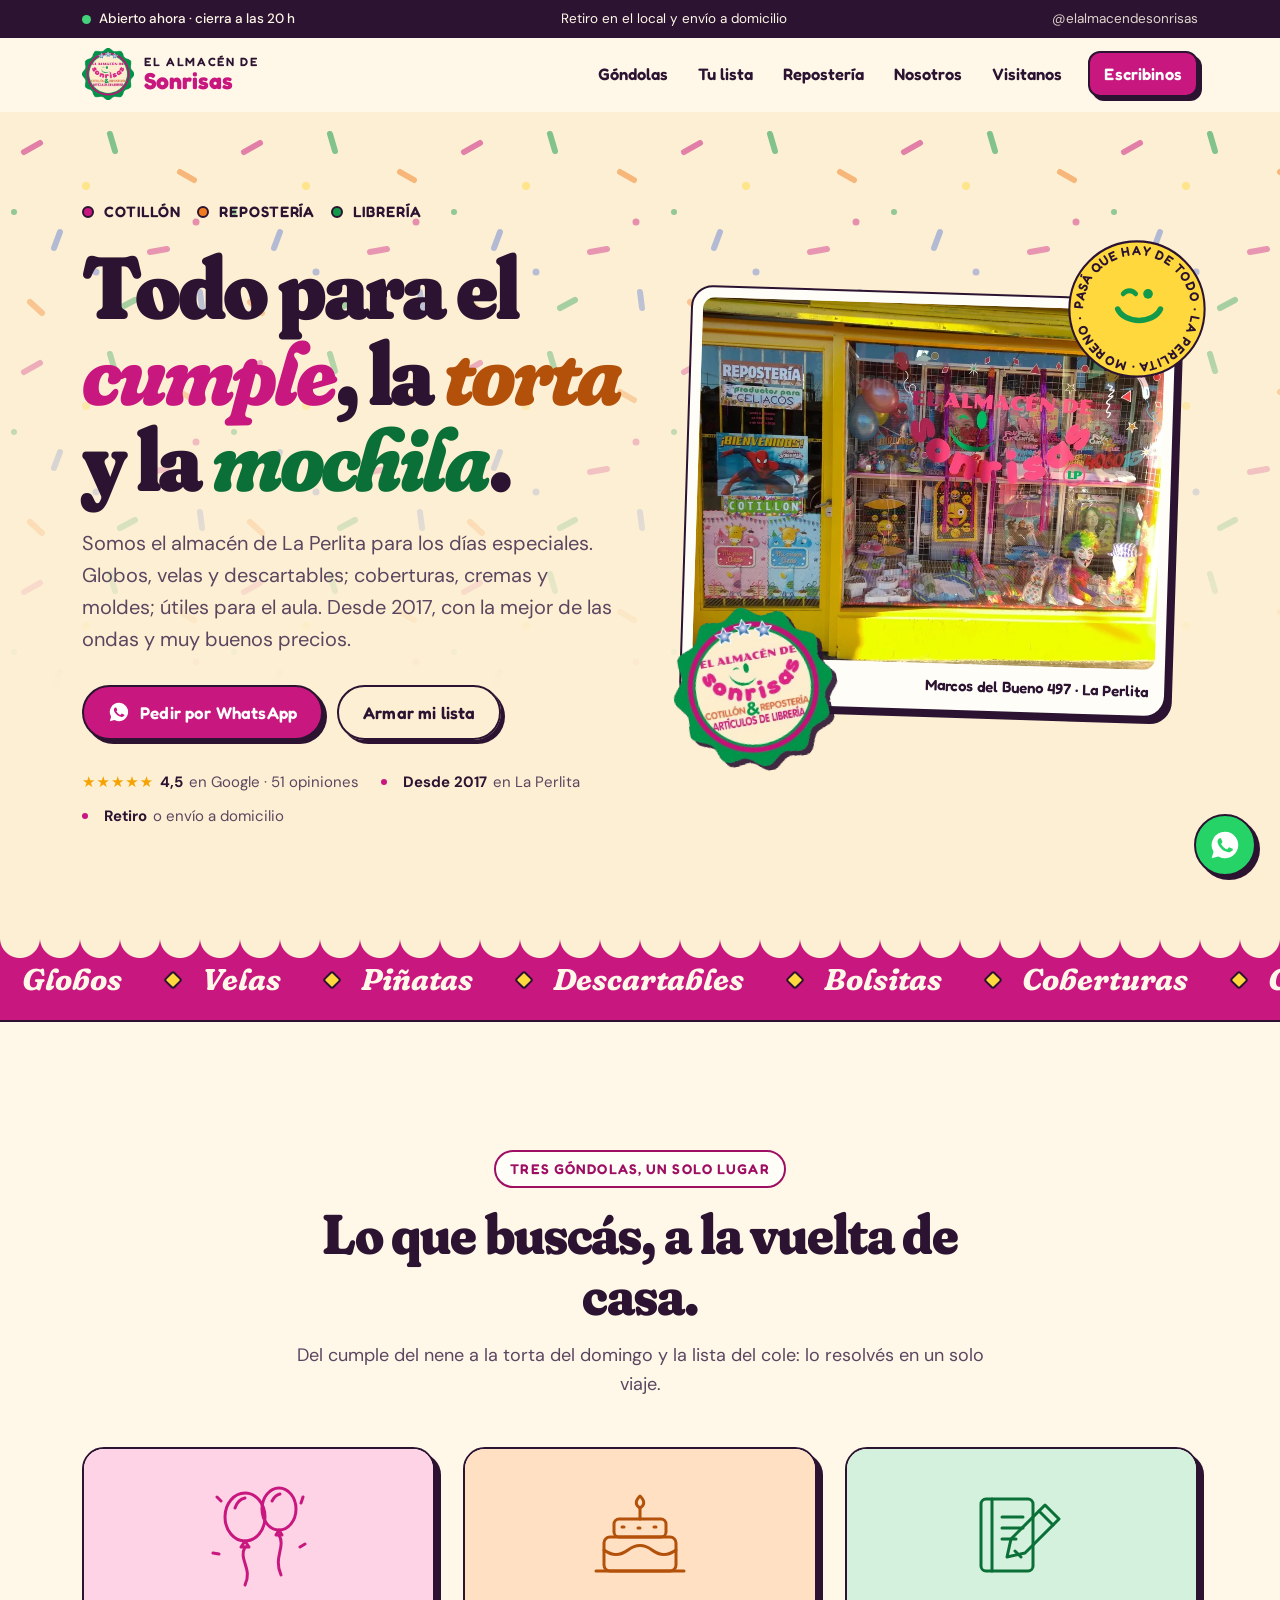
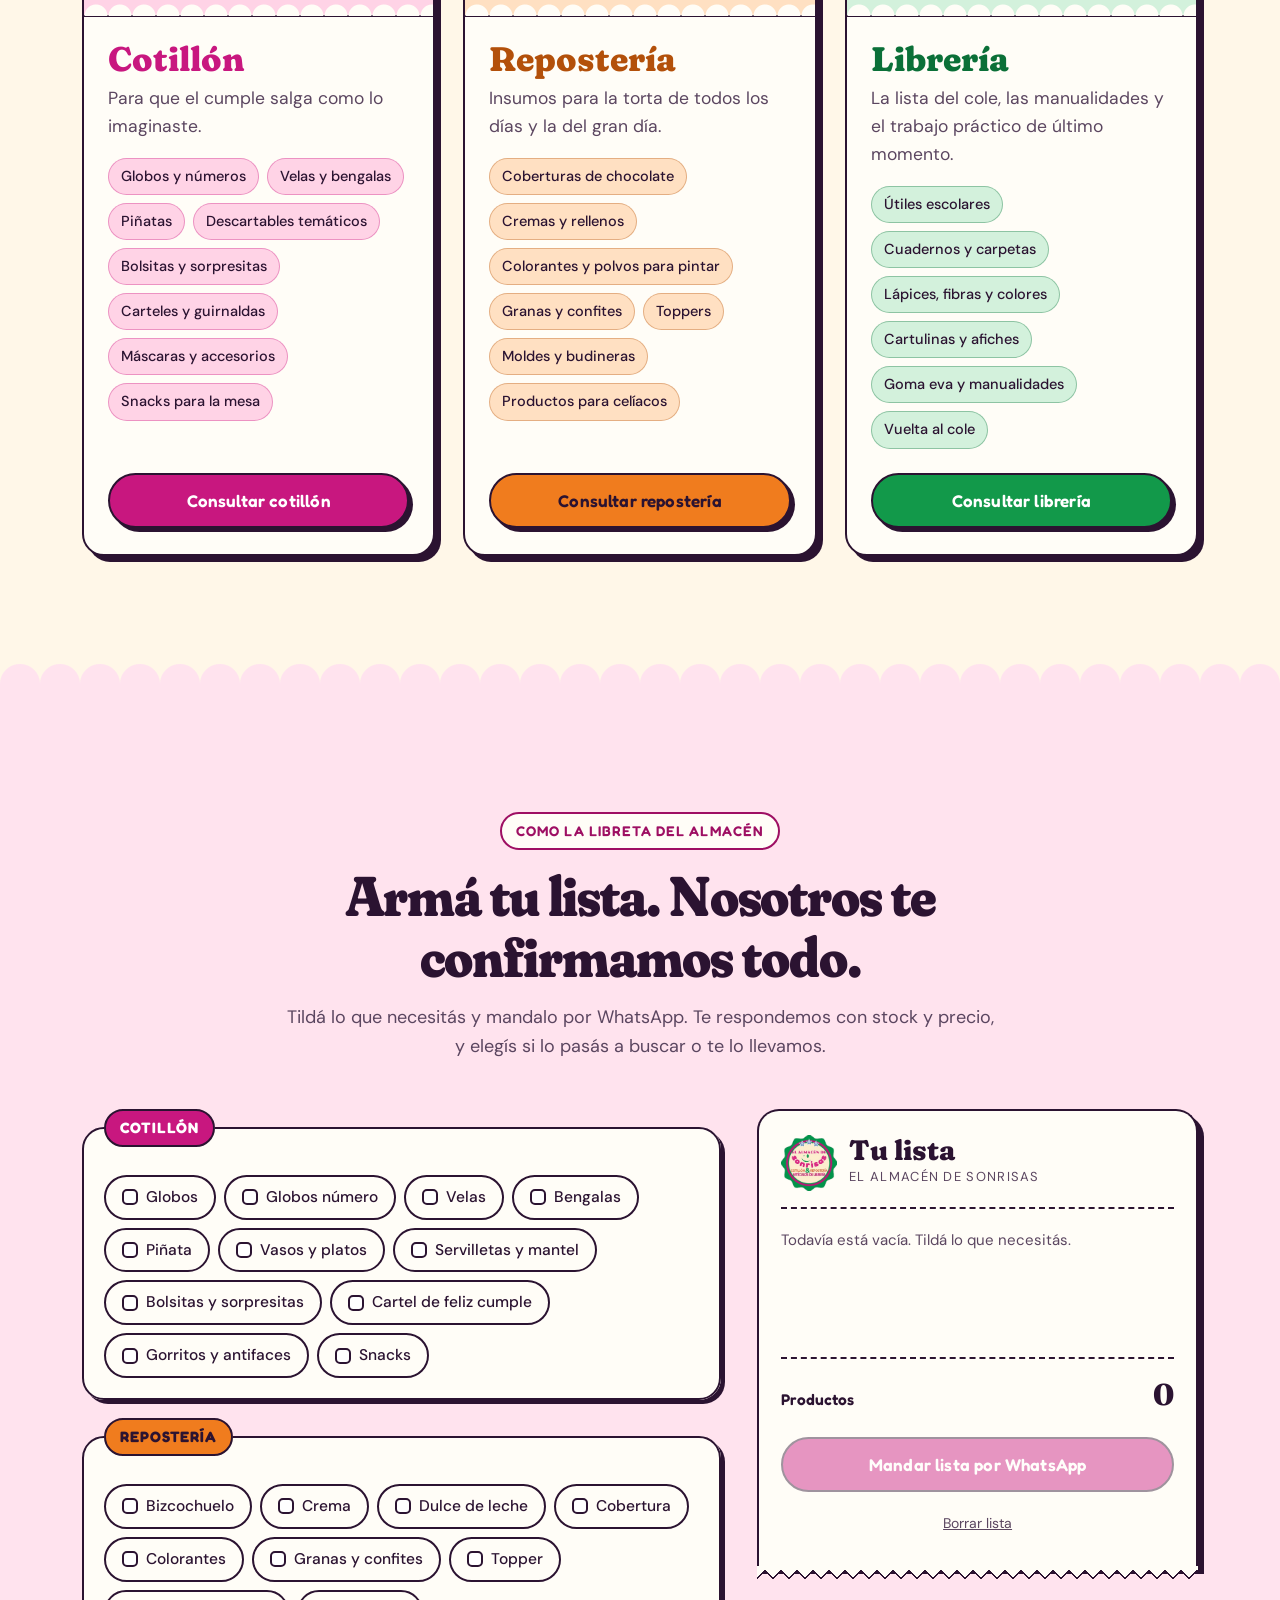
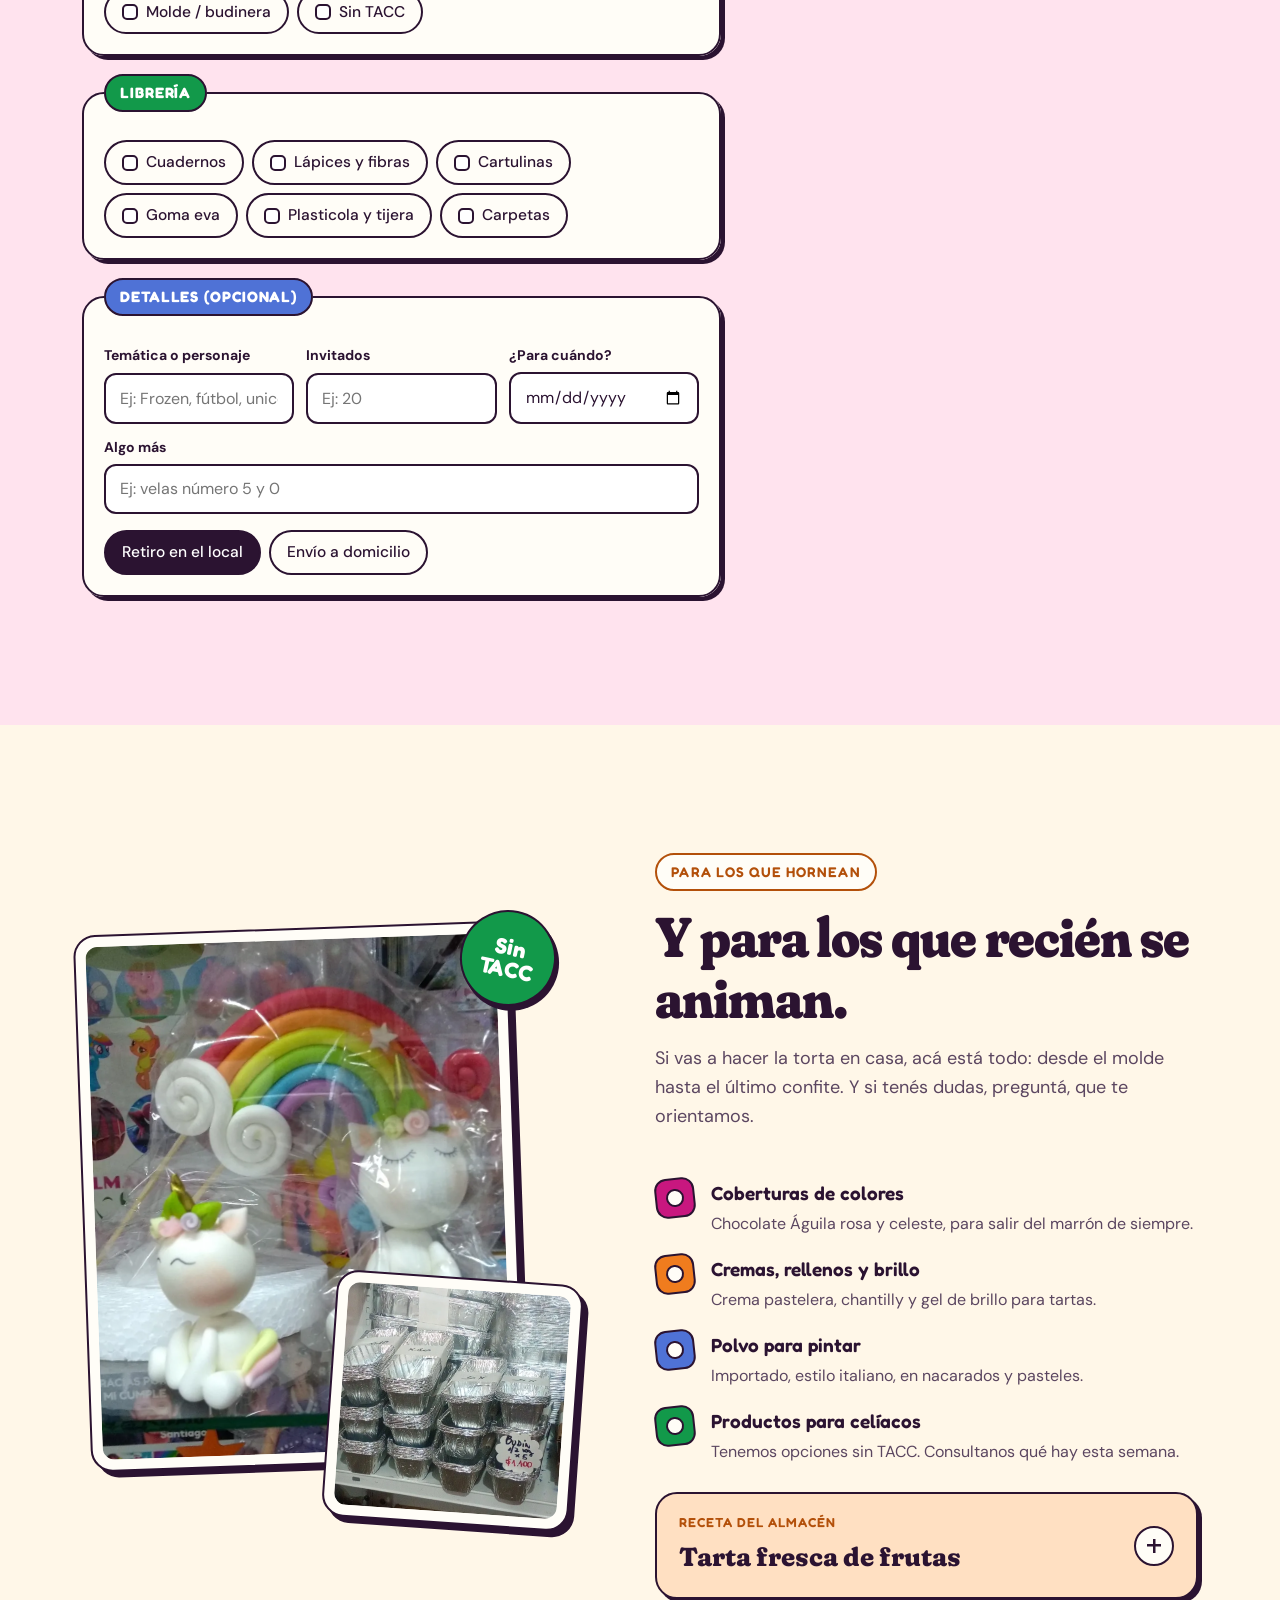
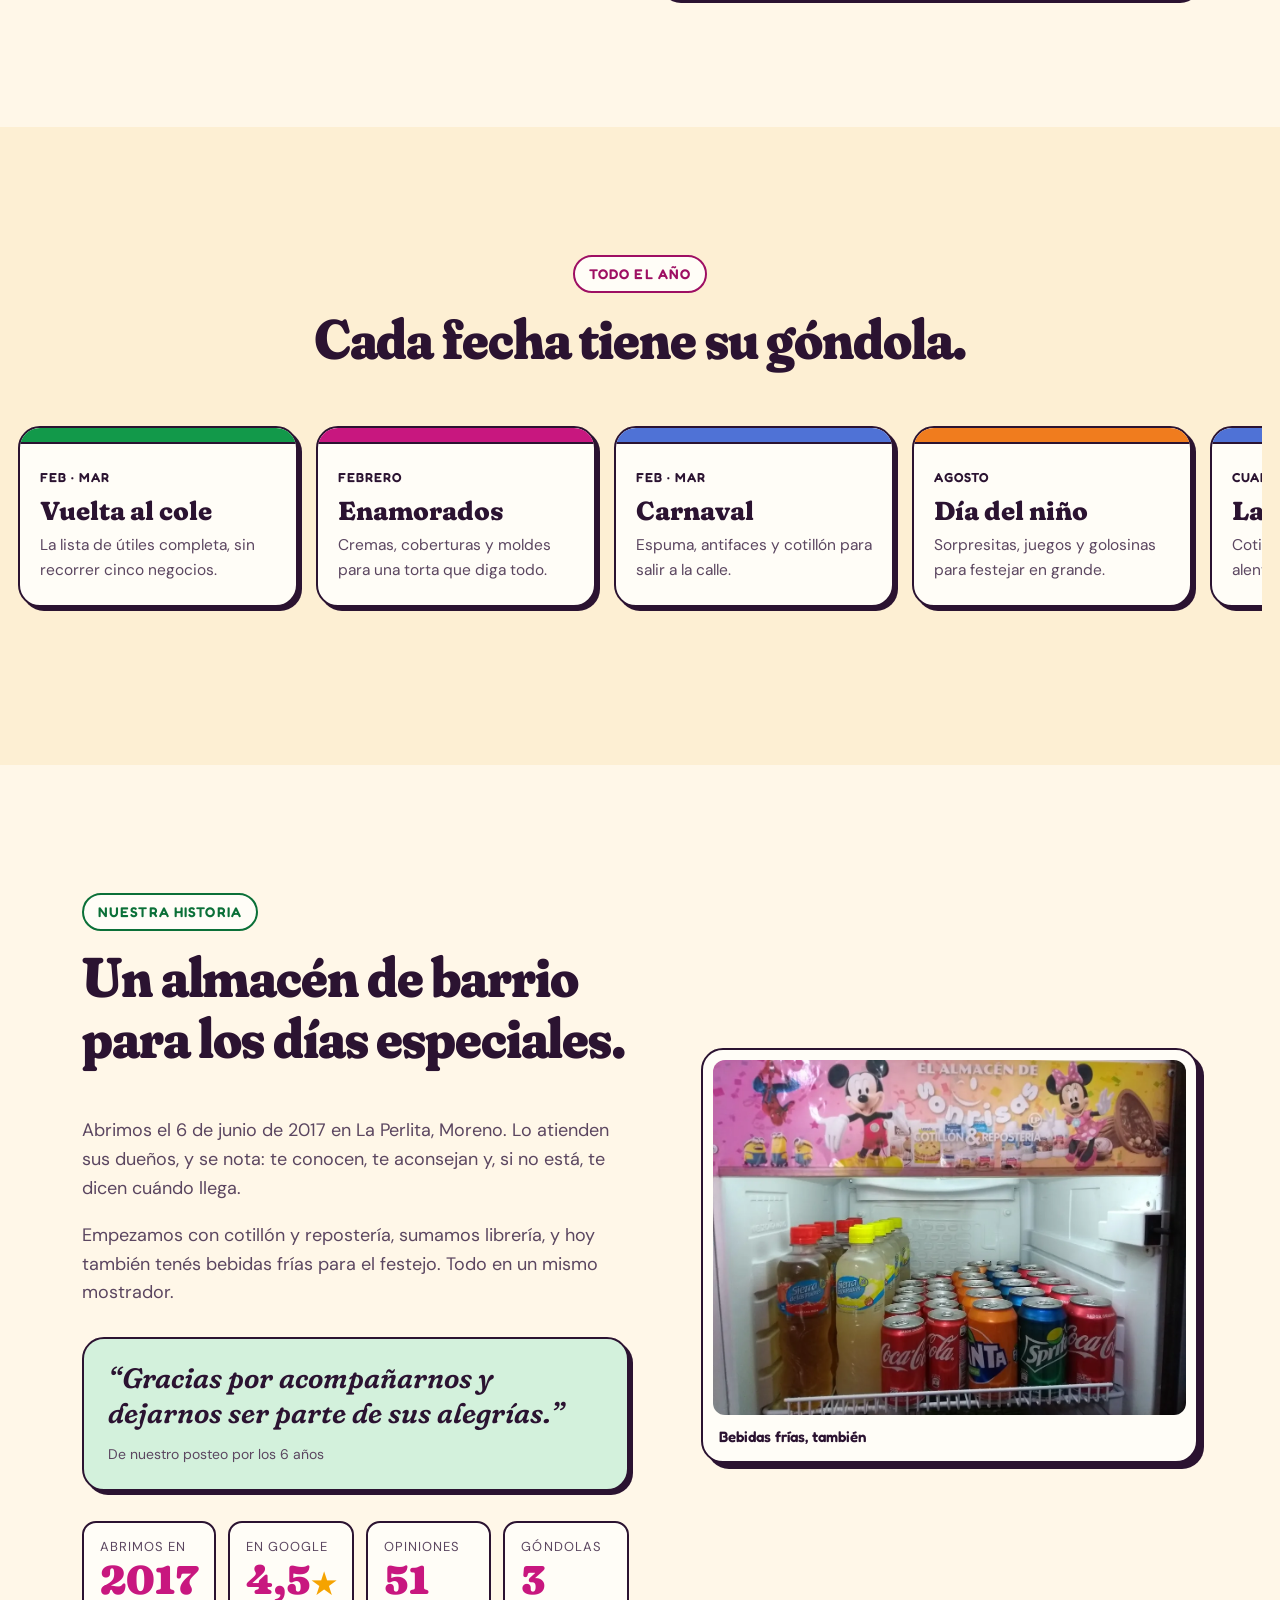
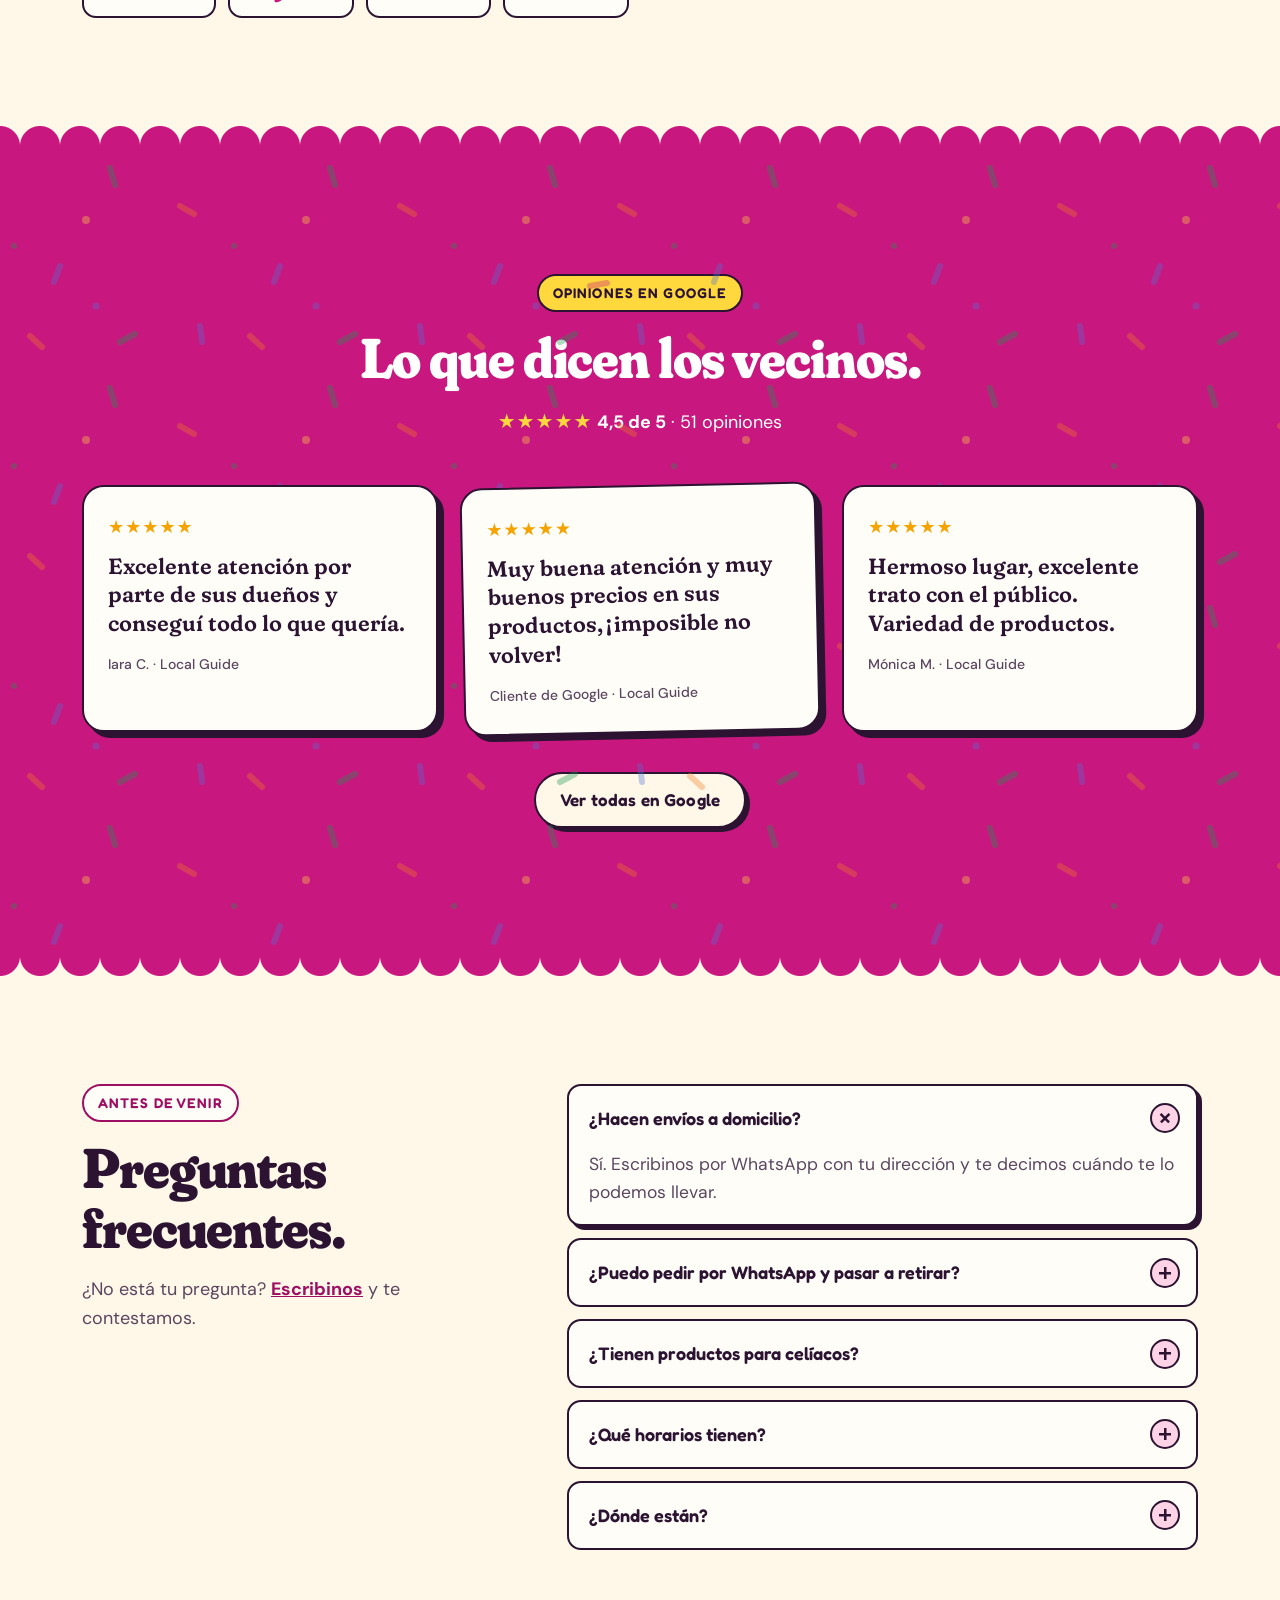
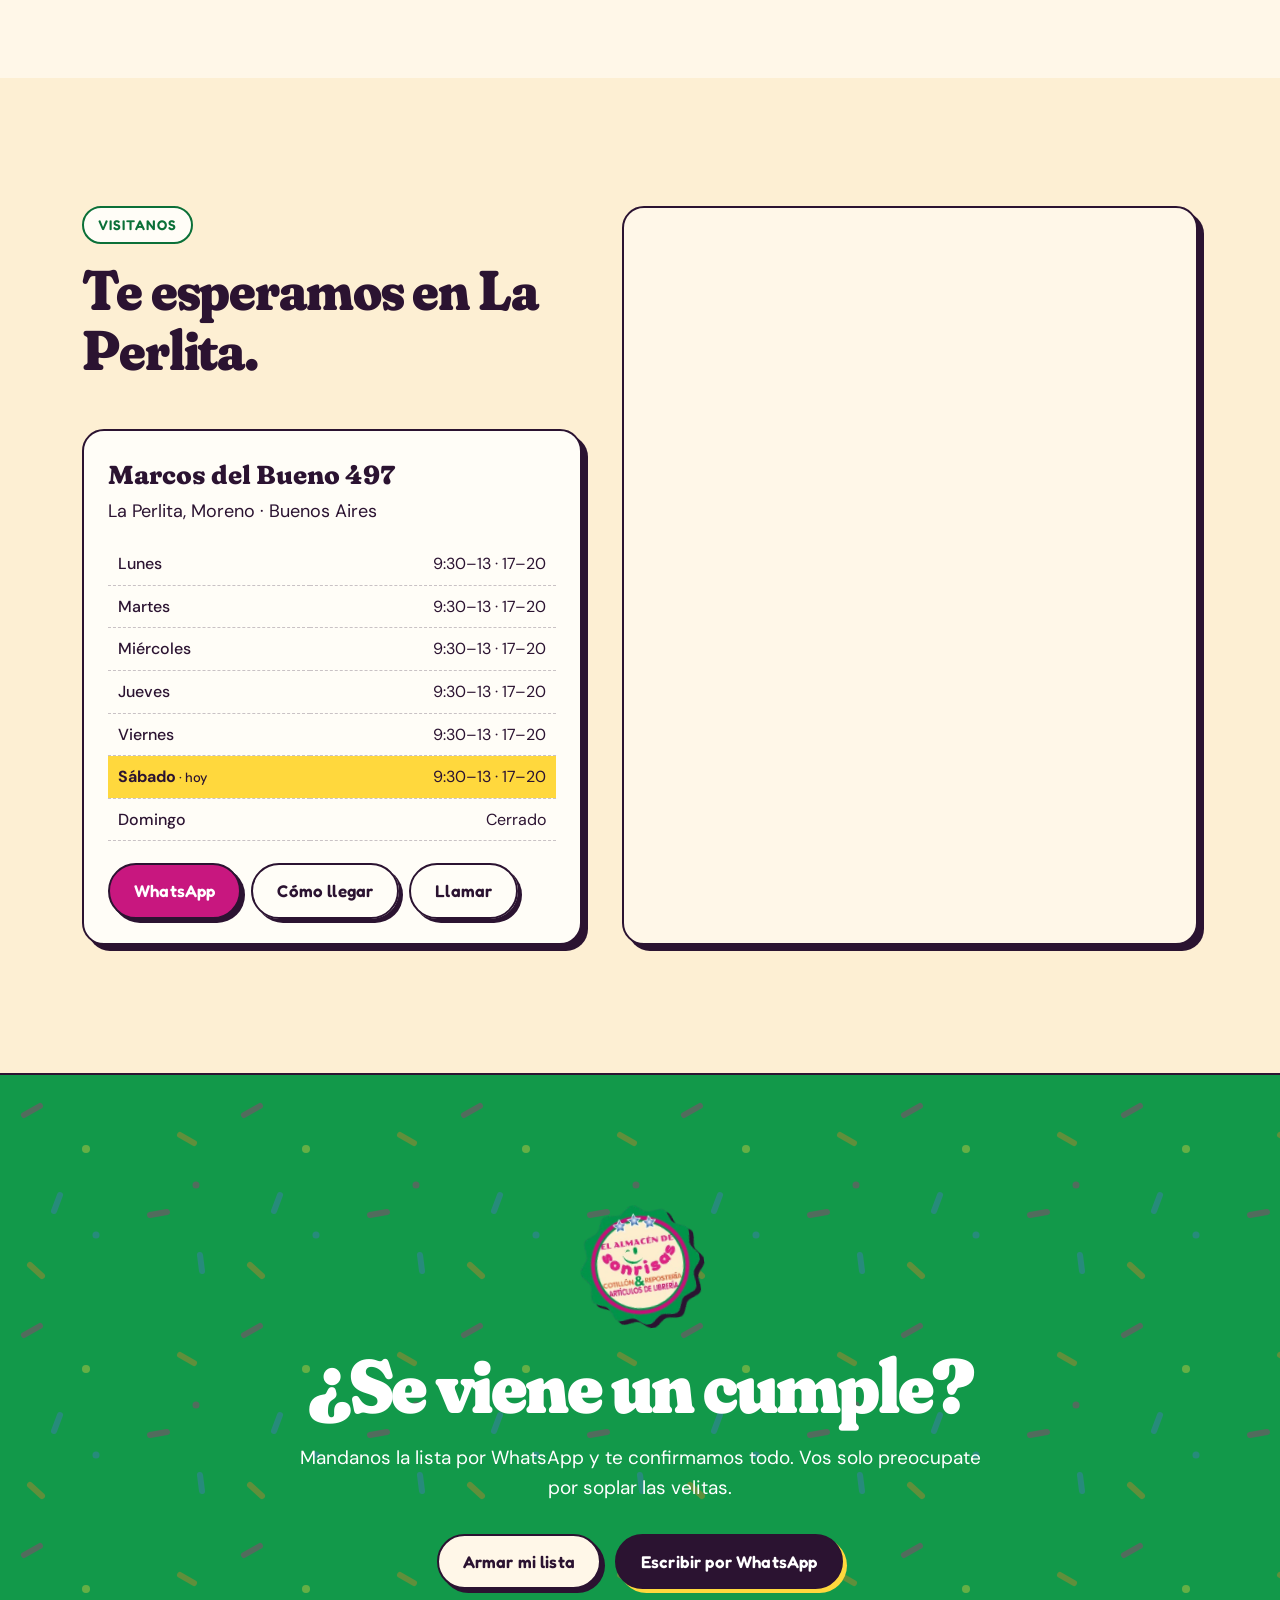
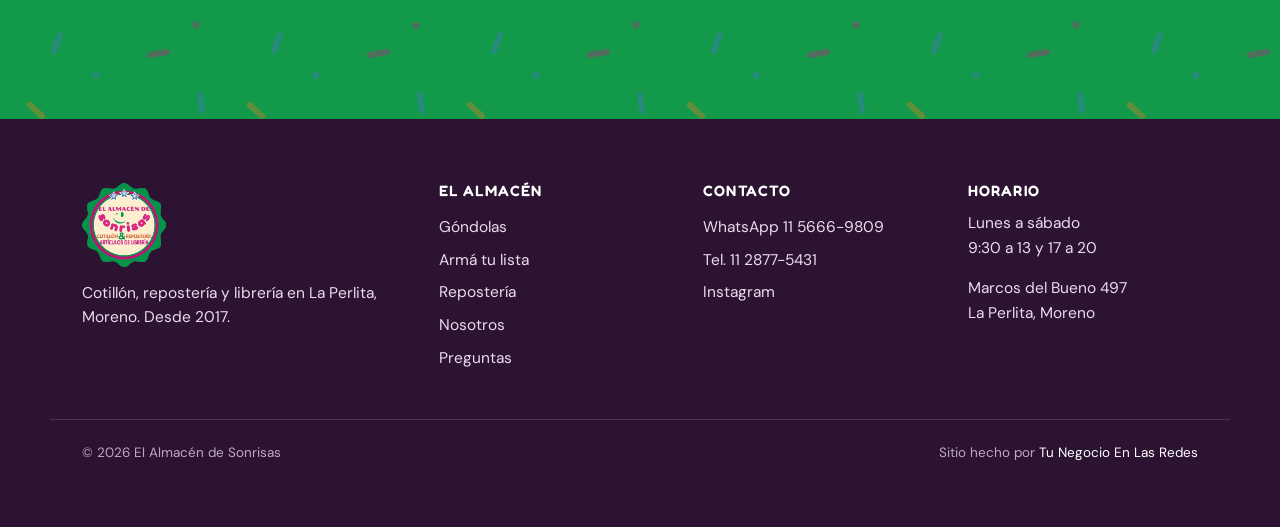
==== index.html @ d92a8fd9 "Landing El Almacén de Sonrisas: cotillón, repostería y librería en La Perlita Sitio one-page vanilla" ====
<!DOCTYPE html>
<html lang="es-AR">
<head>
<meta charset="utf-8">
<meta name="viewport" content="width=device-width, initial-scale=1">
<title>El Almacén de Sonrisas | Cotillón, Repostería y Librería en La Perlita, Moreno</title>
<meta name="description" content="Cotillón, repostería y librería en La Perlita, Moreno. Globos, velas, descartables, insumos para tortas, productos para celíacos y útiles escolares. Armá tu lista por WhatsApp: retirás o te lo llevamos.">
<link rel="canonical" href="https://elalmacendesonrisas.vercel.app/">
<meta name="theme-color" content="#c8177f">
<meta name="robots" content="index, follow">

<meta property="og:type" content="website">
<meta property="og:locale" content="es_AR">
<meta property="og:site_name" content="El Almacén de Sonrisas">
<meta property="og:title" content="El Almacén de Sonrisas · Cotillón, repostería y librería en Moreno">
<meta property="og:description" content="Todo para el cumple, la torta y la mochila. En La Perlita desde 2017. Armá tu lista y mandala por WhatsApp.">
<meta property="og:url" content="https://elalmacendesonrisas.vercel.app/">
<meta property="og:image" content="https://elalmacendesonrisas.vercel.app/assets/img/og.jpg">
<meta property="og:image:width" content="1200">
<meta property="og:image:height" content="630">
<meta property="og:image:alt" content="El Almacén de Sonrisas, cotillón, repostería y librería en La Perlita, Moreno">
<meta name="twitter:card" content="summary_large_image">

<link rel="icon" href="favicon.ico" sizes="any">
<link rel="icon" type="image/png" sizes="32x32" href="assets/favicon/favicon-32.png">
<link rel="apple-touch-icon" href="assets/favicon/apple-touch-icon.png">
<link rel="manifest" href="site.webmanifest">

<link rel="preconnect" href="https://fonts.googleapis.com">
<link rel="preconnect" href="https://fonts.gstatic.com" crossorigin>
<link rel="stylesheet" href="https://fonts.googleapis.com/css2?family=DM+Sans:opsz,wght@9..40,400;9..40,500;9..40,700&family=Fraunces:ital,opsz,wght,SOFT@0,9..144,500..900,100;1,9..144,500..900,100&family=Fredoka:wght@500;600;700&display=swap">
<link rel="preload" as="image" href="assets/img/fachada-900.webp" imagesrcset="assets/img/fachada-900.webp 900w, assets/img/fachada-1600.webp 1600w" imagesizes="(min-width: 960px) 46vw, 92vw">
<link rel="stylesheet" href="css/styles.css">

<script type="application/ld+json">
{
  "@context": "https://schema.org",
  "@type": "Store",
  "@id": "https://elalmacendesonrisas.vercel.app/#negocio",
  "name": "El Almacén de Sonrisas",
  "alternateName": "El Almacén de Sonrisas - Cotillón, Repostería y Librería",
  "description": "Cotillón, repostería y librería en La Perlita, Moreno. Artículos de fiesta, insumos de repostería, productos para celíacos y útiles escolares.",
  "url": "https://elalmacendesonrisas.vercel.app/",
  "logo": "https://elalmacendesonrisas.vercel.app/assets/img/logo.png",
  "image": "https://elalmacendesonrisas.vercel.app/assets/img/fachada-1600.webp",
  "telephone": "+54 11 2877-5431",
  "priceRange": "$",
  "foundingDate": "2017-06-06",
  "address": {
    "@type": "PostalAddress",
    "streetAddress": "Marcos del Bueno 497",
    "addressLocality": "Moreno",
    "addressRegion": "Provincia de Buenos Aires",
    "postalCode": "B1744",
    "addressCountry": "AR"
  },
  "geo": { "@type": "GeoCoordinates", "latitude": -34.6274989, "longitude": -58.7851567 },
  "hasMap": "https://maps.google.com/?cid=9104477383480849601",
  "openingHoursSpecification": [
    { "@type": "OpeningHoursSpecification", "dayOfWeek": ["Monday","Tuesday","Wednesday","Thursday","Friday","Saturday"], "opens": "09:30", "closes": "13:00" },
    { "@type": "OpeningHoursSpecification", "dayOfWeek": ["Monday","Tuesday","Wednesday","Thursday","Friday","Saturday"], "opens": "17:00", "closes": "20:00" }
  ],
  "sameAs": ["https://www.instagram.com/elalmacendesonrisas/"]
}
</script>
<script type="application/ld+json">
{
  "@context": "https://schema.org",
  "@type": "FAQPage",
  "mainEntity": [
    { "@type": "Question", "name": "¿Hacen envíos a domicilio?", "acceptedAnswer": { "@type": "Answer", "text": "Sí. Escribinos por WhatsApp con tu dirección y te decimos cuándo te lo podemos llevar." } },
    { "@type": "Question", "name": "¿Puedo pedir por WhatsApp y pasar a retirar?", "acceptedAnswer": { "@type": "Answer", "text": "Sí. Armá tu lista, te confirmamos stock y precio, y la pasás a buscar por el local." } },
    { "@type": "Question", "name": "¿Tienen productos para celíacos?", "acceptedAnswer": { "@type": "Answer", "text": "Sí, en repostería tenemos productos para celíacos. Consultanos qué hay disponible." } },
    { "@type": "Question", "name": "¿Qué horarios tienen?", "acceptedAnswer": { "@type": "Answer", "text": "Lunes a sábado de 9:30 a 13 y de 17 a 20. Domingos cerrado." } },
    { "@type": "Question", "name": "¿Dónde están?", "acceptedAnswer": { "@type": "Answer", "text": "En Marcos del Bueno 497, barrio La Perlita, Moreno, provincia de Buenos Aires." } }
  ]
}
</script>
</head>
<body>
<a class="skip" href="#contenido">Saltar al contenido</a>

<!-- ============ BARRA SUPERIOR ============ -->
<div class="topbar">
  <div class="wrap topbar__in">
    <span class="status" data-status><span class="status__dot"></span><span data-status-text>Lunes a sábado 9:30–13 y 17–20</span></span>
    <span class="topbar__msg">Retiro en el local y envío a domicilio</span>
    <a class="topbar__ig" href="https://www.instagram.com/elalmacendesonrisas/" target="_blank" rel="noopener">@elalmacendesonrisas</a>
  </div>
</div>

<!-- ============ HEADER ============ -->
<header class="header" data-header>
  <div class="wrap header__in">
    <a class="brand" href="#inicio" aria-label="El Almacén de Sonrisas, ir al inicio">
      <img src="assets/img/logo.webp" width="52" height="52" alt="">
      <span class="brand__txt"><small>El Almacén de</small>Sonrisas</span>
    </a>
    <nav class="nav" id="menu" aria-label="Principal">
      <a href="#gondolas">Góndolas</a>
      <a href="#lista">Tu lista</a>
      <a href="#reposteria">Repostería</a>
      <a href="#nosotros">Nosotros</a>
      <a href="#visitanos">Visitanos</a>
      <a class="btn btn--mag btn--sm nav__cta" href="#" data-wa="¡Hola! Les escribo desde la web.">Escribinos</a>
    </nav>
    <button class="burger" type="button" aria-controls="menu" aria-expanded="false" aria-label="Abrir menú" data-burger><span></span><span></span></button>
  </div>
</header>

<main id="contenido">

<!-- ============ HERO ============ -->
<section class="hero" id="inicio">
  <div class="sprinkles" aria-hidden="true"></div>
  <div class="wrap hero__grid">
    <div class="hero__copy">
      <p class="eyebrow"><span class="dot dot--mag"></span>Cotillón <span class="dot dot--nar"></span>Repostería <span class="dot dot--ver"></span>Librería</p>
      <h1>Todo para el <em class="t-mag">cumple</em>, la <em class="t-nar">torta</em> y la <em class="t-ver">mochila</em>.</h1>
      <p class="lead">Somos el almacén de La Perlita para los días especiales. Globos, velas y descartables; coberturas, cremas y moldes; útiles para el aula. Desde 2017, con la mejor de las ondas y muy buenos precios.</p>
      <div class="hero__ctas">
        <a class="btn btn--mag" href="#" data-wa="¡Hola Almacén de Sonrisas! Quería hacerles una consulta.">
          <svg class="ico" viewBox="0 0 24 24" aria-hidden="true"><path d="M12 2a10 10 0 0 0-8.6 15.1L2 22l5-1.3A10 10 0 1 0 12 2Zm5.3 14.2c-.2.6-1.3 1.2-1.8 1.2-.5.1-1 .2-3.3-.7-2.8-1.1-4.6-4-4.7-4.2-.1-.2-1.1-1.5-1.1-2.9s.7-2 1-2.3c.2-.3.5-.3.7-.3h.5c.2 0 .4 0 .6.5l.8 2c.1.2.1.3 0 .5l-.3.5-.4.4c-.1.2-.3.3-.1.6.2.3.8 1.3 1.7 2.1 1.2 1 2.1 1.3 2.4 1.5.3.1.5.1.6-.1l.9-1.1c.2-.3.4-.2.6-.1l1.9.9c.3.1.5.2.5.3.1.2.1.8-.1 1.4Z"/></svg>
          Pedir por WhatsApp
        </a>
        <a class="btn btn--line" href="#lista">Armar mi lista</a>
      </div>
      <ul class="trust">
        <li><span class="stars" aria-hidden="true">★★★★★</span><strong>4,5</strong> en Google · 51 opiniones</li>
        <li><strong>Desde 2017</strong> en La Perlita</li>
        <li><strong>Retiro</strong> o envío a domicilio</li>
      </ul>
    </div>

    <div class="hero__art">
      <figure class="photo-card photo-card--hero">
        <img src="assets/img/fachada-900.webp" srcset="assets/img/fachada-900.webp 900w, assets/img/fachada-1600.webp 1600w" sizes="(min-width: 960px) 46vw, 92vw" width="900" height="675" alt="Vidriera amarilla de El Almacén de Sonrisas con globos, carteles de feliz cumple y el logo pintado en el vidrio" fetchpriority="high">
        <figcaption>Marcos del Bueno 497 · La Perlita</figcaption>
      </figure>
      <img class="hero__badge" src="assets/img/logo.webp" width="315" height="315" alt="Logo de El Almacén de Sonrisas">
      <div class="roundel" aria-hidden="true">
        <svg viewBox="0 0 200 200">
          <defs><path id="circ" d="M100,100 m-78,0 a78,78 0 1,1 156,0 a78,78 0 1,1 -156,0"/></defs>
          <circle cx="100" cy="100" r="98" class="roundel__bg"/>
          <text class="roundel__txt"><textPath href="#circ" textLength="480" lengthAdjust="spacingAndGlyphs">pasá que hay de todo · la perlita · moreno ·</textPath></text>
          <g class="roundel__smile" transform="translate(64 66)">
            <path d="M8 34c10 22 52 22 62 0" fill="none" stroke-width="8" stroke-linecap="round"/>
            <path d="M16 12c5-6 13-6 18 0" fill="none" stroke-width="7" stroke-linecap="round"/>
            <circle cx="52" cy="12" r="7" class="roundel__eye"/>
          </g>
        </svg>
      </div>
    </div>
  </div>
  <div class="festoon festoon--hero" aria-hidden="true"></div>
</section>

<!-- ============ MARQUESINA ============ -->
<div class="marquee" aria-hidden="true">
  <div class="marquee__track">
    <span>Globos</span><span>Velas</span><span>Piñatas</span><span>Descartables</span><span>Bolsitas</span><span>Coberturas</span><span>Cremas</span><span>Toppers</span><span>Moldes</span><span>Sin TACC</span><span>Cuadernos</span><span>Útiles</span><span>Snacks</span>
    <span>Globos</span><span>Velas</span><span>Piñatas</span><span>Descartables</span><span>Bolsitas</span><span>Coberturas</span><span>Cremas</span><span>Toppers</span><span>Moldes</span><span>Sin TACC</span><span>Cuadernos</span><span>Útiles</span><span>Snacks</span>
  </div>
</div>

<!-- ============ GÓNDOLAS ============ -->
<section class="section" id="gondolas">
  <div class="wrap">
    <header class="sec-head reveal">
      <p class="kicker">Tres góndolas, un solo lugar</p>
      <h2>Lo que buscás, a la vuelta de casa.</h2>
      <p>Del cumple del nene a la torta del domingo y la lista del cole: lo resolvés en un solo viaje.</p>
    </header>

    <div class="gondolas">
      <article class="gondola gondola--mag reveal">
        <div class="gondola__art">
          <svg viewBox="0 0 120 120" aria-hidden="true"><g fill="none" stroke="currentColor" stroke-width="3" stroke-linecap="round" stroke-linejoin="round"><ellipse cx="46" cy="42" rx="20" ry="24"/><path d="M46 66l-4 6h8z"/><path d="M46 72c-7 13 8 21 0 38"/><ellipse cx="80" cy="34" rx="17" ry="21"/><path d="M80 55l-3 5h6z"/><path d="M80 60c7 12-6 22 2 40"/><path d="M36 33c2-6 5-9 10-10"/><path d="M73 26c2-4 4-6 8-7"/><path d="M18 22l4 4M101 72l5-3M14 78l6 1M104 22l-2 6"/></g></svg>
        </div>
        <div class="gondola__body">
          <h3>Cotillón</h3>
          <p>Para que el cumple salga como lo imaginaste.</p>
          <ul class="chips">
            <li>Globos y números</li><li>Velas y bengalas</li><li>Piñatas</li><li>Descartables temáticos</li><li>Bolsitas y sorpresitas</li><li>Carteles y guirnaldas</li><li>Máscaras y accesorios</li><li>Snacks para la mesa</li>
          </ul>
          <a class="btn btn--mag btn--block" href="#" data-wa="¡Hola! Quería consultar por artículos de cotillón.">Consultar cotillón</a>
        </div>
      </article>

      <article class="gondola gondola--nar reveal">
        <div class="gondola__art">
          <svg viewBox="0 0 120 120" aria-hidden="true"><g fill="none" stroke="currentColor" stroke-width="3" stroke-linecap="round" stroke-linejoin="round"><rect x="24" y="62" width="72" height="34" rx="6"/><path d="M24 75c8 6 16 6 24 0s16-6 24 0 16 6 24 0"/><rect x="34" y="44" width="52" height="18" rx="5"/><path d="M60 44V33"/><path d="M60 21c-5 5-5 9 0 12 5-3 5-7 0-12z"/><path d="M16 96h88"/><path d="M42 52h2M58 53h2M74 52h2"/></g></svg>
        </div>
        <div class="gondola__body">
          <h3>Repostería</h3>
          <p>Insumos para la torta de todos los días y la del gran día.</p>
          <ul class="chips">
            <li>Coberturas de chocolate</li><li>Cremas y rellenos</li><li>Colorantes y polvos para pintar</li><li>Granas y confites</li><li>Toppers</li><li>Moldes y budineras</li><li>Productos para celíacos</li>
          </ul>
          <a class="btn btn--nar btn--block" href="#" data-wa="¡Hola! Quería consultar por insumos de repostería.">Consultar repostería</a>
        </div>
      </article>

      <article class="gondola gondola--ver reveal">
        <div class="gondola__art">
          <svg viewBox="0 0 120 120" aria-hidden="true"><g fill="none" stroke="currentColor" stroke-width="3" stroke-linecap="round" stroke-linejoin="round"><rect x="20" y="24" width="52" height="72" rx="5"/><path d="M31 24v72"/><path d="M41 42h21M41 53h21M41 64h14"/><path d="M84 30l14 14-34 34-18 4 4-18z"/><path d="M78 36l14 14"/><path d="M54 76l6 6"/></g></svg>
        </div>
        <div class="gondola__body">
          <h3>Librería</h3>
          <p>La lista del cole, las manualidades y el trabajo práctico de último momento.</p>
          <ul class="chips">
            <li>Útiles escolares</li><li>Cuadernos y carpetas</li><li>Lápices, fibras y colores</li><li>Cartulinas y afiches</li><li>Goma eva y manualidades</li><li>Vuelta al cole</li>
          </ul>
          <a class="btn btn--ver btn--block" href="#" data-wa="¡Hola! Quería consultar por artículos de librería.">Consultar librería</a>
        </div>
      </article>
    </div>
  </div>
</section>

<!-- ============ ARMÁ TU LISTA ============ -->
<section class="section section--rosa" id="lista">
  <div class="festoon festoon--top-rosa" aria-hidden="true"></div>
  <div class="wrap">
    <header class="sec-head reveal">
      <p class="kicker">Como la libreta del almacén</p>
      <h2>Armá tu lista. Nosotros te confirmamos todo.</h2>
      <p>Tildá lo que necesitás y mandalo por WhatsApp. Te respondemos con stock y precio, y elegís si lo pasás a buscar o te lo llevamos.</p>
    </header>

    <div class="lista">
      <form class="lista__form reveal" data-lista autocomplete="off">
        <fieldset class="grupo grupo--mag">
          <legend>Cotillón</legend>
          <div class="opciones">
            <label><input type="checkbox" name="Cotillón" value="Globos"><span>Globos</span></label>
            <label><input type="checkbox" name="Cotillón" value="Globos número"><span>Globos número</span></label>
            <label><input type="checkbox" name="Cotillón" value="Velas"><span>Velas</span></label>
            <label><input type="checkbox" name="Cotillón" value="Bengalas"><span>Bengalas</span></label>
            <label><input type="checkbox" name="Cotillón" value="Piñata"><span>Piñata</span></label>
            <label><input type="checkbox" name="Cotillón" value="Vasos y platos descartables"><span>Vasos y platos</span></label>
            <label><input type="checkbox" name="Cotillón" value="Servilletas y mantel"><span>Servilletas y mantel</span></label>
            <label><input type="checkbox" name="Cotillón" value="Bolsitas y sorpresitas"><span>Bolsitas y sorpresitas</span></label>
            <label><input type="checkbox" name="Cotillón" value="Cartel o guirnalda de feliz cumple"><span>Cartel de feliz cumple</span></label>
            <label><input type="checkbox" name="Cotillón" value="Gorritos, antifaces y accesorios"><span>Gorritos y antifaces</span></label>
            <label><input type="checkbox" name="Cotillón" value="Snacks para la mesa"><span>Snacks</span></label>
          </div>
        </fieldset>

        <fieldset class="grupo grupo--nar">
          <legend>Repostería</legend>
          <div class="opciones">
            <label><input type="checkbox" name="Repostería" value="Bizcochuelo o premezcla"><span>Bizcochuelo</span></label>
            <label><input type="checkbox" name="Repostería" value="Crema / chantilly"><span>Crema</span></label>
            <label><input type="checkbox" name="Repostería" value="Dulce de leche repostero"><span>Dulce de leche</span></label>
            <label><input type="checkbox" name="Repostería" value="Cobertura de chocolate"><span>Cobertura</span></label>
            <label><input type="checkbox" name="Repostería" value="Colorantes"><span>Colorantes</span></label>
            <label><input type="checkbox" name="Repostería" value="Granas y confites"><span>Granas y confites</span></label>
            <label><input type="checkbox" name="Repostería" value="Topper para la torta"><span>Topper</span></label>
            <label><input type="checkbox" name="Repostería" value="Molde o budinera"><span>Molde / budinera</span></label>
            <label><input type="checkbox" name="Repostería" value="Productos sin TACC"><span>Sin TACC</span></label>
          </div>
        </fieldset>

        <fieldset class="grupo grupo--ver">
          <legend>Librería</legend>
          <div class="opciones">
            <label><input type="checkbox" name="Librería" value="Cuadernos"><span>Cuadernos</span></label>
            <label><input type="checkbox" name="Librería" value="Lápices, fibras y colores"><span>Lápices y fibras</span></label>
            <label><input type="checkbox" name="Librería" value="Cartulinas y afiches"><span>Cartulinas</span></label>
            <label><input type="checkbox" name="Librería" value="Goma eva"><span>Goma eva</span></label>
            <label><input type="checkbox" name="Librería" value="Plasticola y tijera"><span>Plasticola y tijera</span></label>
            <label><input type="checkbox" name="Librería" value="Carpetas y repuestos"><span>Carpetas</span></label>
          </div>
        </fieldset>

        <fieldset class="grupo grupo--datos">
          <legend>Detalles (opcional)</legend>
          <div class="campos">
            <label class="campo"><span>Temática o personaje</span><input type="text" name="tematica" placeholder="Ej: Frozen, fútbol, unicornios" maxlength="60"></label>
            <label class="campo"><span>Invitados</span><input type="number" name="invitados" inputmode="numeric" min="1" max="500" placeholder="Ej: 20"></label>
            <label class="campo"><span>¿Para cuándo?</span><input type="date" name="fecha"></label>
            <label class="campo campo--full"><span>Algo más</span><input type="text" name="extra" placeholder="Ej: velas número 5 y 0" maxlength="120"></label>
          </div>
          <div class="entrega" role="radiogroup" aria-label="Entrega">
            <label><input type="radio" name="entrega" value="Retiro en el local" checked><span>Retiro en el local</span></label>
            <label><input type="radio" name="entrega" value="Envío a domicilio"><span>Envío a domicilio</span></label>
          </div>
        </fieldset>
      </form>

      <aside class="ticket-wrap reveal" id="tu-lista" aria-live="polite">
        <div class="ticket">
          <div class="ticket__head">
            <img src="assets/img/logo.webp" width="56" height="56" alt="">
            <div><strong>Tu lista</strong><span>El Almacén de Sonrisas</span></div>
          </div>
          <ol class="ticket__items" data-ticket>
            <li class="ticket__empty">Todavía está vacía. Tildá lo que necesitás.</li>
          </ol>
          <div class="ticket__total"><span>Productos</span><strong data-count>0</strong></div>
          <a class="btn btn--mag btn--block" href="#" data-send-list aria-disabled="true">Mandar lista por WhatsApp</a>
          <button class="ticket__clear" type="button" data-clear>Borrar lista</button>
        </div>
      </aside>
    </div>
  </div>
</section>

<!-- ============ REPOSTERÍA ============ -->
<section class="section" id="reposteria">
  <div class="wrap repo">
    <div class="repo__photos reveal">
      <figure class="photo-card photo-card--tall"><img src="assets/img/toppers.webp" width="900" height="1125" loading="lazy" alt="Toppers de unicornio y arcoíris para decorar tortas"></figure>
      <figure class="photo-card photo-card--small"><img src="assets/img/budineras.webp" width="647" height="647" loading="lazy" alt="Budineras de aluminio descartables apiladas en la góndola"></figure>
      <span class="sticker sticker--tacc">Sin<br>TACC</span>
    </div>

    <div class="repo__copy">
      <header class="sec-head sec-head--left reveal">
        <p class="kicker kicker--nar">Para los que hornean</p>
        <h2>Y para los que recién se animan.</h2>
        <p>Si vas a hacer la torta en casa, acá está todo: desde el molde hasta el último confite. Y si tenés dudas, preguntá, que te orientamos.</p>
      </header>

      <ul class="perks reveal">
        <li><span class="perk__ico perk__ico--mag"></span><div><strong>Coberturas de colores</strong><p>Chocolate Águila rosa y celeste, para salir del marrón de siempre.</p></div></li>
        <li><span class="perk__ico perk__ico--nar"></span><div><strong>Cremas, rellenos y brillo</strong><p>Crema pastelera, chantilly y gel de brillo para tartas.</p></div></li>
        <li><span class="perk__ico perk__ico--azul"></span><div><strong>Polvo para pintar</strong><p>Importado, estilo italiano, en nacarados y pasteles.</p></div></li>
        <li><span class="perk__ico perk__ico--ver"></span><div><strong>Productos para celíacos</strong><p>Tenemos opciones sin TACC. Consultanos qué hay esta semana.</p></div></li>
      </ul>

      <details class="receta reveal">
        <summary>
          <span class="receta__tag">Receta del almacén</span>
          <strong>Tarta fresca de frutas</strong>
          <span class="receta__more" aria-hidden="true">+</span>
        </summary>
        <div class="receta__body">
          <div>
            <h4>Masa sucrée</h4>
            <ul><li>110 g de manteca</li><li>135 g de azúcar</li><li>1 huevo (50 g)</li><li>Esencia de vainilla</li><li>250 g de harina</li><li>1 pizca de sal</li></ul>
          </div>
          <div>
            <h4>Relleno</h4>
            <ul><li>500 g de crema pastelera lista</li><li>Manzana roja, frutilla, kiwi y durazno</li><li>Gel de brillo neutro</li></ul>
          </div>
          <p class="receta__steps">Batí la manteca con el azúcar hasta blanquear, sumá el huevo con la esencia y después la harina tamizada con la sal, sin amasar. Enfriá, forrá una tartera de 18 cm y cociná a 180 °C unos 20 minutos. Ya fría, cubrí con la pastelera, acomodá las frutas en rodajas y pincelá con el brillo.</p>
          <p class="receta__credit">Receta que compartimos en nuestro Instagram, con idea de @ledevitoficial.</p>
          <a class="btn btn--nar btn--sm" href="#" data-wa="¡Hola! Quiero hacer la tarta de frutas de la web, ¿me pasan precio de los ingredientes?">Pedir los ingredientes</a>
        </div>
      </details>
    </div>
  </div>
</section>

<!-- ============ TEMPORADAS ============ -->
<section class="section section--crema2" id="temporadas">
  <div class="wrap">
    <header class="sec-head reveal">
      <p class="kicker">Todo el año</p>
      <h2>Cada fecha tiene su góndola.</h2>
    </header>
  </div>
  <div class="temporadas" tabindex="0" aria-label="Fechas del año">
    <article class="temp temp--ver"><span class="temp__mes">Feb · Mar</span><h3>Vuelta al cole</h3><p>La lista de útiles completa, sin recorrer cinco negocios.</p></article>
    <article class="temp temp--mag"><span class="temp__mes">Febrero</span><h3>Enamorados</h3><p>Cremas, coberturas y moldes para una torta que diga todo.</p></article>
    <article class="temp temp--azul"><span class="temp__mes">Feb · Mar</span><h3>Carnaval</h3><p>Espuma, antifaces y cotillón para salir a la calle.</p></article>
    <article class="temp temp--nar"><span class="temp__mes">Agosto</span><h3>Día del niño</h3><p>Sorpresitas, juegos y golosinas para festejar en grande.</p></article>
    <article class="temp temp--azul"><span class="temp__mes">Cuando juega</span><h3>La Selección</h3><p>Cotillón celeste y blanco para alentar desde casa.</p></article>
    <article class="temp temp--ver"><span class="temp__mes">Diciembre</span><h3>Las fiestas</h3><p>Pan dulce, cotillón de fin de año y todo para la mesa.</p></article>
    <article class="temp temp--mag"><span class="temp__mes">Los 365 días</span><h3>Cumpleaños</h3><p>Del primer añito a los 15, y los 40, y los 60.</p></article>
  </div>
</section>

<!-- ============ NOSOTROS ============ -->
<section class="section" id="nosotros">
  <div class="wrap nos">
    <div class="nos__copy">
      <header class="sec-head sec-head--left reveal">
        <p class="kicker kicker--ver">Nuestra historia</p>
        <h2>Un almacén de barrio para los días especiales.</h2>
      </header>
      <div class="reveal">
        <p>Abrimos el 6 de junio de 2017 en La Perlita, Moreno. Lo atienden sus dueños, y se nota: te conocen, te aconsejan y, si no está, te dicen cuándo llega.</p>
        <p>Empezamos con cotillón y repostería, sumamos librería, y hoy también tenés bebidas frías para el festejo. Todo en un mismo mostrador.</p>
      </div>
      <blockquote class="quote reveal">
        <p>“Gracias por acompañarnos y dejarnos ser parte de sus alegrías.”</p>
        <cite>De nuestro posteo por los 6 años</cite>
      </blockquote>
      <dl class="stats reveal">
        <div><dt>Abrimos en</dt><dd data-count-to="2017">2017</dd></div>
        <div><dt>En Google</dt><dd>4,5<span>★</span></dd></div>
        <div><dt>Opiniones</dt><dd data-count-to="51">51</dd></div>
        <div><dt>Góndolas</dt><dd>3</dd></div>
      </dl>
    </div>
    <figure class="photo-card photo-card--nos reveal">
      <img src="assets/img/heladera.webp" width="1100" height="825" loading="lazy" alt="Heladera con bebidas frías bajo el cartel de El Almacén de Sonrisas">
      <figcaption>Bebidas frías, también</figcaption>
    </figure>
  </div>
</section>

<!-- ============ OPINIONES ============ -->
<section class="section section--mag" id="opiniones">
  <div class="festoon festoon--top-mag" aria-hidden="true"></div>
  <div class="sprinkles sprinkles--light" aria-hidden="true"></div>
  <div class="wrap">
    <header class="sec-head sec-head--light reveal">
      <p class="kicker kicker--light">Opiniones en Google</p>
      <h2>Lo que dicen los vecinos.</h2>
      <p class="rating"><span class="stars">★★★★★</span> <strong>4,5 de 5</strong> · 51 opiniones</p>
    </header>
    <div class="reviews">
      <figure class="review reveal">
        <span class="stars" aria-label="5 estrellas">★★★★★</span>
        <blockquote>Excelente atención por parte de sus dueños y conseguí todo lo que quería.</blockquote>
        <figcaption>Iara C. · Local Guide</figcaption>
      </figure>
      <figure class="review review--tilt reveal">
        <span class="stars" aria-label="5 estrellas">★★★★★</span>
        <blockquote>Muy buena atención y muy buenos precios en sus productos, ¡imposible no volver!</blockquote>
        <figcaption>Cliente de Google · Local Guide</figcaption>
      </figure>
      <figure class="review reveal">
        <span class="stars" aria-label="5 estrellas">★★★★★</span>
        <blockquote>Hermoso lugar, excelente trato con el público. Variedad de productos.</blockquote>
        <figcaption>Mónica M. · Local Guide</figcaption>
      </figure>
    </div>
    <p class="center reveal"><a class="btn btn--cream" href="https://maps.google.com/?cid=9104477383480849601" target="_blank" rel="noopener">Ver todas en Google</a></p>
  </div>
  <div class="festoon festoon--mag" aria-hidden="true"></div>
</section>

<!-- ============ PREGUNTAS ============ -->
<section class="section" id="preguntas">
  <div class="wrap faq-wrap">
    <header class="sec-head sec-head--left reveal">
      <p class="kicker">Antes de venir</p>
      <h2>Preguntas frecuentes.</h2>
      <p>¿No está tu pregunta? <a href="#" data-wa="¡Hola! Tengo una consulta.">Escribinos</a> y te contestamos.</p>
    </header>
    <div class="faq reveal">
      <details open><summary>¿Hacen envíos a domicilio?</summary><p>Sí. Escribinos por WhatsApp con tu dirección y te decimos cuándo te lo podemos llevar.</p></details>
      <details><summary>¿Puedo pedir por WhatsApp y pasar a retirar?</summary><p>Sí. <a href="#lista">Armá tu lista</a>, te confirmamos stock y precio, y la pasás a buscar por el local.</p></details>
      <details><summary>¿Tienen productos para celíacos?</summary><p>Sí, en repostería tenemos productos para celíacos. Consultanos qué hay disponible.</p></details>
      <details><summary>¿Qué horarios tienen?</summary><p>Lunes a sábado de 9:30 a 13 y de 17 a 20. Los domingos está cerrado.</p></details>
      <details><summary>¿Dónde están?</summary><p>En Marcos del Bueno 497, barrio La Perlita, Moreno. <a href="https://www.google.com/maps/dir/?api=1&amp;destination=-34.6274989,-58.7851567" target="_blank" rel="noopener">Ver cómo llegar</a>.</p></details>
    </div>
  </div>
</section>

<!-- ============ VISITANOS ============ -->
<section class="section section--crema2" id="visitanos">
  <div class="wrap visit">
    <div class="visit__info">
      <header class="sec-head sec-head--left reveal">
        <p class="kicker kicker--ver">Visitanos</p>
        <h2>Te esperamos en La Perlita.</h2>
      </header>
      <div class="card-info reveal">
        <p class="addr"><strong>Marcos del Bueno 497</strong><br>La Perlita, Moreno · Buenos Aires</p>
        <table class="horarios" data-horarios>
          <caption class="sr">Horarios de atención</caption>
          <tbody>
            <tr data-day="1"><th scope="row">Lunes</th><td>9:30–13 · 17–20</td></tr>
            <tr data-day="2"><th scope="row">Martes</th><td>9:30–13 · 17–20</td></tr>
            <tr data-day="3"><th scope="row">Miércoles</th><td>9:30–13 · 17–20</td></tr>
            <tr data-day="4"><th scope="row">Jueves</th><td>9:30–13 · 17–20</td></tr>
            <tr data-day="5"><th scope="row">Viernes</th><td>9:30–13 · 17–20</td></tr>
            <tr data-day="6"><th scope="row">Sábado</th><td>9:30–13 · 17–20</td></tr>
            <tr data-day="0"><th scope="row">Domingo</th><td>Cerrado</td></tr>
          </tbody>
        </table>
        <div class="visit__btns">
          <a class="btn btn--mag" href="#" data-wa="¡Hola! Les escribo desde la web.">WhatsApp</a>
          <a class="btn btn--line" href="https://www.google.com/maps/dir/?api=1&amp;destination=-34.6274989,-58.7851567" target="_blank" rel="noopener">Cómo llegar</a>
          <a class="btn btn--line" href="tel:+541128775431">Llamar</a>
        </div>
      </div>
    </div>
    <div class="map reveal">
      <iframe title="Mapa de El Almacén de Sonrisas en La Perlita, Moreno" src="https://www.google.com/maps?q=-34.6274989,-58.7851567&amp;z=16&amp;output=embed" loading="lazy" referrerpolicy="no-referrer-when-downgrade"></iframe>
    </div>
  </div>
</section>

<!-- ============ CTA FINAL ============ -->
<section class="cta-final">
  <div class="sprinkles sprinkles--light" aria-hidden="true"></div>
  <div class="wrap cta-final__in reveal">
    <img src="assets/img/logo.webp" width="120" height="120" alt="" loading="lazy">
    <h2>¿Se viene un cumple?</h2>
    <p>Mandanos la lista por WhatsApp y te confirmamos todo. Vos solo preocupate por soplar las velitas.</p>
    <div class="hero__ctas hero__ctas--center">
      <a class="btn btn--cream" href="#lista">Armar mi lista</a>
      <a class="btn btn--dark" href="#" data-wa="¡Hola! Se viene un cumple y quería consultarles.">Escribir por WhatsApp</a>
    </div>
  </div>
</section>

</main>

<!-- ============ FOOTER ============ -->
<footer class="footer">
  <div class="wrap footer__grid">
    <div class="footer__brand">
      <img src="assets/img/logo.webp" width="84" height="84" alt="El Almacén de Sonrisas" loading="lazy">
      <p>Cotillón, repostería y librería en La Perlita, Moreno. Desde 2017.</p>
    </div>
    <nav aria-label="Secciones">
      <h4>El almacén</h4>
      <a href="#gondolas">Góndolas</a><a href="#lista">Armá tu lista</a><a href="#reposteria">Repostería</a><a href="#nosotros">Nosotros</a><a href="#preguntas">Preguntas</a>
    </nav>
    <div>
      <h4>Contacto</h4>
      <a href="#" data-wa="¡Hola! Les escribo desde la web.">WhatsApp 11 5666-9809</a>
      <a href="tel:+541128775431">Tel. 11 2877-5431</a>
      <a href="https://www.instagram.com/elalmacendesonrisas/" target="_blank" rel="noopener">Instagram</a>
    </div>
    <div>
      <h4>Horario</h4>
      <p>Lunes a sábado<br>9:30 a 13 y 17 a 20</p>
      <p>Marcos del Bueno 497<br>La Perlita, Moreno</p>
    </div>
  </div>
  <div class="wrap footer__legal">
    <span>© <span data-year>2026</span> El Almacén de Sonrisas</span>
    <span>Sitio hecho por <a href="https://www.tunegocioenlasredes.com.ar" target="_blank" rel="noopener">Tu Negocio En Las Redes</a></span>
  </div>
</footer>

<!-- WhatsApp flotante (escritorio) + barra inferior (celular) -->
<a class="wa-float" href="#" data-wa="¡Hola Almacén de Sonrisas! Les escribo desde la web." aria-label="Escribir por WhatsApp">
  <svg viewBox="0 0 24 24" aria-hidden="true"><path d="M12 2a10 10 0 0 0-8.6 15.1L2 22l5-1.3A10 10 0 1 0 12 2Zm5.3 14.2c-.2.6-1.3 1.2-1.8 1.2-.5.1-1 .2-3.3-.7-2.8-1.1-4.6-4-4.7-4.2-.1-.2-1.1-1.5-1.1-2.9s.7-2 1-2.3c.2-.3.5-.3.7-.3h.5c.2 0 .4 0 .6.5l.8 2c.1.2.1.3 0 .5l-.3.5-.4.4c-.1.2-.3.3-.1.6.2.3.8 1.3 1.7 2.1 1.2 1 2.1 1.3 2.4 1.5.3.1.5.1.6-.1l.9-1.1c.2-.3.4-.2.6-.1l1.9.9c.3.1.5.2.5.3.1.2.1.8-.1 1.4Z"/></svg>
</a>
<nav class="mbar" aria-label="Acciones rápidas">
  <a href="#tu-lista" class="mbar__lista">Mi lista <span data-count-badge>0</span></a>
  <a href="#" class="mbar__wa" data-wa="¡Hola Almacén de Sonrisas! Les escribo desde la web.">WhatsApp</a>
</nav>

<script src="js/main.js" defer></script>
</body>
</html>
---- css/styles.css ----
/* =========================================================
   El Almacén de Sonrisas — estilos
   Sistema: crema de fondo + sello festoneado del logo,
   tarjetas "sticker" con sombra dura, una góndola = un color.
   ========================================================= */

:root {
  --crema: #fff7e8;
  --crema-2: #fdefd3;
  --papel: #fffdf7;
  --tinta: #2b1331;
  --tinta-2: #5b4660;
  --mag: #c8177f;
  --mag-dk: #9e0f63;
  --mag-soft: #ffd3e6;
  --nar: #f07c1e;
  --nar-dk: #b3500a;
  --nar-soft: #ffe0c2;
  --ver: #12994a;
  --ver-dk: #0b7038;
  --ver-soft: #d3f1dc;
  --azul: #4f72d6;
  --azul-soft: #dbe4ff;
  --amarillo: #ffd83d;
  --rosa: #ffe3ee;

  --f-display: "Fraunces", Georgia, "Times New Roman", serif;
  --f-round: "Fredoka", "Trebuchet MS", system-ui, sans-serif;
  --f-body: "DM Sans", system-ui, -apple-system, "Segoe UI", sans-serif;

  --r: 22px;
  --r-sm: 14px;
  --line: 2.5px solid var(--tinta);
  --shadow: 6px 6px 0 var(--tinta);
  --shadow-sm: 4px 4px 0 var(--tinta);
  --wrap: 1180px;
  --pad: clamp(18px, 4.5vw, 32px);
  --sec: clamp(72px, 10vw, 128px);
}

*, *::before, *::after { box-sizing: border-box; }
html { scroll-behavior: smooth; scroll-padding-top: 84px; -webkit-text-size-adjust: 100%; }
body {
  margin: 0;
  font-family: var(--f-body);
  font-size: 17px;
  line-height: 1.6;
  color: var(--tinta);
  background: var(--crema);
  overflow-x: clip;
  -webkit-font-smoothing: antialiased;
}
img { max-width: 100%; height: auto; display: block; }
a { color: inherit; }
h1, h2, h3, h4 { margin: 0; line-height: 1.08; }
p { margin: 0 0 1em; }
p:last-child { margin-bottom: 0; }
ul, ol { margin: 0; padding: 0; list-style: none; }
button, input { font: inherit; color: inherit; }
:focus-visible { outline: 3px solid var(--azul); outline-offset: 3px; border-radius: 6px; }
.sr { position: absolute; width: 1px; height: 1px; overflow: hidden; clip: rect(0 0 0 0); white-space: nowrap; }
.skip { position: absolute; left: -999px; top: 8px; z-index: 100; background: var(--tinta); color: #fff; padding: 10px 16px; border-radius: 10px; }
.skip:focus { left: 8px; }
.wrap { width: 100%; max-width: var(--wrap); margin: 0 auto; padding: 0 var(--pad); }
.center { text-align: center; }

.t-mag { color: var(--mag); }
.t-nar { color: var(--nar-dk); }
.t-ver { color: var(--ver-dk); }

/* ---------- Botones ---------- */
.btn {
  --bg: var(--papel); --fg: var(--tinta);
  display: inline-flex; align-items: center; justify-content: center; gap: 10px;
  min-height: 52px; padding: 12px 24px;
  font-family: var(--f-round); font-weight: 600; font-size: 17px; letter-spacing: .01em;
  text-decoration: none; color: var(--fg); background: var(--bg);
  border: var(--line); border-radius: 999px; box-shadow: var(--shadow-sm);
  cursor: pointer; transition: transform .18s ease, box-shadow .18s ease, background-color .18s ease;
}
.btn:hover { transform: translate(-2px, -2px); box-shadow: 6px 6px 0 var(--tinta); }
.btn:active { transform: translate(2px, 2px); box-shadow: 1px 1px 0 var(--tinta); }
.btn .ico { width: 22px; height: 22px; fill: currentColor; }
.btn--mag { --bg: var(--mag); --fg: #fff; }
.btn--nar { --bg: var(--nar); --fg: var(--tinta); }
.btn--ver { --bg: var(--ver); --fg: #fff; }
.btn--line { --bg: transparent; }
.btn--line:hover { --bg: var(--papel); }
.btn--cream { --bg: var(--crema); }
.btn--dark { --bg: var(--tinta); --fg: #fff; border-color: var(--tinta); box-shadow: 4px 4px 0 var(--amarillo); }
.btn--dark:hover { box-shadow: 6px 6px 0 var(--amarillo); }
.btn--sm { min-height: 42px; padding: 8px 18px; font-size: 15px; }
.btn--block { width: 100%; }
.btn[aria-disabled="true"] { opacity: .45; pointer-events: none; box-shadow: none; }

/* ---------- Topbar ---------- */
.topbar { background: var(--tinta); color: var(--crema); font-size: 13.5px; }
.topbar__in { display: flex; align-items: center; justify-content: center; gap: 22px; min-height: 38px; }
.topbar__msg, .topbar__ig { display: none; }
.topbar__ig { text-decoration: none; opacity: .85; }
.topbar__ig:hover { opacity: 1; text-decoration: underline; }
.status { display: inline-flex; align-items: center; gap: 8px; font-weight: 500; }
.status__dot { width: 9px; height: 9px; border-radius: 50%; background: #9a8a9c; flex: none; }
.status.is-open .status__dot { background: #43d17a; box-shadow: 0 0 0 0 rgba(67, 209, 122, .7); animation: ping 2s infinite; }
.status.is-closed .status__dot { background: #ff8a8a; }
@keyframes ping { 70% { box-shadow: 0 0 0 7px rgba(67, 209, 122, 0); } 100% { box-shadow: 0 0 0 0 rgba(67, 209, 122, 0); } }

/* ---------- Header ---------- */
.header {
  position: sticky; top: 0; z-index: 50;
  background: rgba(255, 247, 232, .92);
  -webkit-backdrop-filter: saturate(1.4) blur(10px); backdrop-filter: saturate(1.4) blur(10px);
  border-bottom: 2px solid transparent; transition: border-color .2s, box-shadow .2s;
}
.header.is-scrolled { border-bottom-color: var(--tinta); }
.header__in { display: flex; align-items: center; justify-content: space-between; min-height: 72px; gap: 16px; }
.brand { display: flex; align-items: center; gap: 10px; text-decoration: none; }
.brand img { width: 52px; height: 52px; transition: transform .5s cubic-bezier(.3, 1.6, .5, 1); }
.brand:hover img { transform: rotate(-14deg) scale(1.06); }
.brand__txt { font-family: var(--f-round); font-weight: 700; font-size: 23px; line-height: .95; color: var(--mag); }
.brand__txt small { display: block; font-size: 12px; letter-spacing: .14em; text-transform: uppercase; color: var(--tinta); font-weight: 600; margin-bottom: 3px; }

.nav {
  position: fixed; inset: 110px 12px auto 12px; z-index: 60;
  display: flex; flex-direction: column; gap: 4px; padding: 14px;
  background: var(--papel); border: var(--line); border-radius: var(--r); box-shadow: var(--shadow);
  opacity: 0; visibility: hidden; transform: translateY(-8px); transition: .22s ease;
}
.nav.is-open { opacity: 1; visibility: visible; transform: none; }
.nav a { font-family: var(--f-round); font-weight: 600; font-size: 19px; text-decoration: none; padding: 12px 14px; border-radius: 12px; }
.nav a:not(.btn):hover { background: var(--crema-2); }
.nav__cta { margin-top: 8px; }
.burger { width: 50px; height: 50px; border: var(--line); border-radius: 50%; background: var(--papel); box-shadow: 3px 3px 0 var(--tinta); display: grid; place-content: center; gap: 6px; cursor: pointer; }
.burger span { display: block; width: 20px; height: 2.5px; background: var(--tinta); border-radius: 2px; transition: .2s; }
.burger[aria-expanded="true"] span:first-child { transform: translateY(4.25px) rotate(45deg); }
.burger[aria-expanded="true"] span:last-child { transform: translateY(-4.25px) rotate(-45deg); }

/* ---------- Textos de sección ---------- */
.section { position: relative; padding: var(--sec) 0; }
.section--rosa { background: var(--rosa); }
.section--crema2 { background: var(--crema-2); }
.section--mag { background: var(--mag); color: #fff; }
.sec-head { max-width: 720px; margin: 0 auto 48px; text-align: center; }
.sec-head--left { margin-left: 0; text-align: left; }
.sec-head h2 { font-family: var(--f-display); font-weight: 800; font-size: clamp(34px, 5.4vw, 56px); letter-spacing: -.02em; font-variation-settings: "SOFT" 100, "opsz" 96; margin-bottom: 16px; }
.sec-head p { color: var(--tinta-2); font-size: 18px; }
.sec-head--light p, .sec-head--light { color: #fff; }
.kicker {
  display: inline-block; margin-bottom: 16px; padding: 6px 14px;
  font-family: var(--f-round); font-weight: 600; font-size: 14px; letter-spacing: .08em; text-transform: uppercase;
  color: var(--mag-dk); background: var(--papel); border: 2px solid currentColor; border-radius: 999px;
}
.kicker--nar { color: var(--nar-dk); }
.kicker--ver { color: var(--ver-dk); }
.kicker--light { color: var(--tinta); background: var(--amarillo); border-color: var(--tinta); }
.sec-head p.kicker { color: var(--mag-dk); font-size: 14px; }
.sec-head p.kicker--nar { color: var(--nar-dk); }
.sec-head p.kicker--ver { color: var(--ver-dk); }
.sec-head p.kicker--light { color: var(--tinta); }

/* ---------- Festón (el borde del sello del logo) ---------- */
.festoon { position: absolute; left: 0; right: 0; height: 20px; z-index: 3; pointer-events: none; }
.festoon--hero { bottom: -20px; background: radial-gradient(circle at 50% 0, var(--crema-2) 19.5px, transparent 20.5px) 0 0 / 40px 20px repeat-x; }
.festoon--mag { bottom: -20px; background: radial-gradient(circle at 50% 0, var(--mag) 19.5px, transparent 20.5px) 20px 0 / 40px 20px repeat-x; }
.festoon--top-rosa { top: -20px; background: radial-gradient(circle at 50% 100%, var(--rosa) 19.5px, transparent 20.5px) 0 0 / 40px 20px repeat-x; }
.festoon--top-mag { top: -20px; background: radial-gradient(circle at 50% 100%, var(--mag) 19.5px, transparent 20.5px) 20px 0 / 40px 20px repeat-x; }

/* ---------- Grana (sprinkles) de fondo ---------- */
.sprinkles {
  position: absolute; inset: 0; pointer-events: none; opacity: .55;
  background-image: url("data:image/svg+xml,%3Csvg xmlns='http://www.w3.org/2000/svg' width='220' height='220'%3E%3Cg stroke-linecap='round' stroke-width='6' fill='none'%3E%3Cpath d='M24 40l16-9' stroke='%23c8177f'/%3E%3Cpath d='M110 22l5 17' stroke='%2312994a'/%3E%3Cpath d='M180 60l14 8' stroke='%23f07c1e'/%3E%3Cpath d='M60 120l-6 16' stroke='%234f72d6'/%3E%3Cpath d='M150 140l17-3' stroke='%23c8177f'/%3E%3Cpath d='M30 190l12 11' stroke='%23f07c1e'/%3E%3Cpath d='M120 196l15-8' stroke='%2312994a'/%3E%3Cpath d='M200 180l2 16' stroke='%234f72d6'/%3E%3C/g%3E%3Cg%3E%3Ccircle cx='86' cy='74' r='4' fill='%23ffd83d'/%3E%3Ccircle cx='196' cy='110' r='3.5' fill='%23c8177f'/%3E%3Ccircle cx='96' cy='160' r='3.5' fill='%234f72d6'/%3E%3Ccircle cx='14' cy='100' r='3' fill='%2312994a'/%3E%3C/g%3E%3C/svg%3E");
  background-size: 220px;
  -webkit-mask-image: linear-gradient(to bottom, #000 0%, transparent 70%);
  mask-image: linear-gradient(to bottom, #000 0%, transparent 70%);
}
.sprinkles--light { opacity: .35; -webkit-mask-image: none; mask-image: none; }

/* ---------- Hero ---------- */
.hero { position: relative; background: var(--crema-2); padding: clamp(40px, 7vw, 88px) 0 clamp(72px, 9vw, 110px); overflow-x: clip; }
.hero__grid { position: relative; display: grid; gap: 48px; align-items: center; z-index: 1; }
.eyebrow { display: flex; flex-wrap: wrap; align-items: center; gap: 8px 10px; font-family: var(--f-round); font-weight: 600; font-size: 15px; letter-spacing: .06em; text-transform: uppercase; margin-bottom: 20px; }
.dot { width: 12px; height: 12px; border-radius: 50%; border: 2px solid var(--tinta); display: inline-block; }
.dot--mag { background: var(--mag); } .dot--nar { background: var(--nar); margin-left: 6px; } .dot--ver { background: var(--ver); margin-left: 6px; }
.hero h1 {
  font-family: var(--f-display); font-weight: 900; font-size: clamp(44px, 8.6vw, 88px); letter-spacing: -.035em; line-height: .98;
  font-variation-settings: "SOFT" 100, "opsz" 144; margin-bottom: 24px; text-wrap: balance;
}
.hero h1 em { font-style: italic; font-weight: 800; }
.lead { font-size: clamp(17px, 1.9vw, 20px); color: var(--tinta-2); max-width: 560px; margin-bottom: 30px; }
.hero__ctas { display: flex; flex-wrap: wrap; gap: 14px; }
.hero__ctas--center { justify-content: center; }
.trust { display: flex; flex-wrap: wrap; gap: 10px 22px; margin-top: 30px; font-size: 15px; color: var(--tinta-2); }
.trust li { display: flex; align-items: center; gap: 6px; }
.trust li + li::before { content: ""; width: 6px; height: 6px; border-radius: 50%; background: var(--mag); margin-right: 10px; }
.trust strong { color: var(--tinta); }
.stars { color: #f5a300; letter-spacing: 1px; font-size: 15px; }

.hero__art { position: relative; padding: 18px 18px 40px 0; }
.photo-card { margin: 0; position: relative; background: var(--papel); border: var(--line); border-radius: var(--r); box-shadow: var(--shadow); padding: 10px; }
.photo-card img { border-radius: calc(var(--r) - 10px); width: 100%; object-fit: cover; }
.photo-card figcaption { font-family: var(--f-round); font-weight: 600; font-size: 15px; padding: 10px 6px 2px; }
.photo-card--hero { transform: rotate(1.8deg); }
.photo-card--hero figcaption { text-align: right; }
.photo-card--hero img { aspect-ratio: 4 / 3.1; }
.hero__badge {
  position: absolute; width: clamp(110px, 24vw, 160px); height: auto; left: -12px; bottom: -6px;
  filter: drop-shadow(4px 5px 0 rgba(43, 19, 49, .9)); transform: rotate(-10deg);
  animation: bob 5s ease-in-out infinite;
}
@keyframes bob { 50% { transform: rotate(-4deg) translateY(-6px); } }
.roundel { position: absolute; top: -26px; right: 0; width: clamp(100px, 22vw, 138px); }
@media (min-width: 960px) { .roundel { right: -8px; } }
.roundel svg { width: 100%; height: auto; overflow: visible; animation: spin 22s linear infinite; }
.roundel__bg { fill: var(--amarillo); stroke: var(--tinta); stroke-width: 3; }
.roundel__txt { font-family: var(--f-round); font-weight: 600; font-size: 19px; letter-spacing: 1.5px; text-transform: uppercase; fill: var(--tinta); }
.roundel__smile { stroke: var(--ver); animation: spin 22s linear infinite reverse; transform-box: fill-box; transform-origin: center; }
.roundel__eye { fill: var(--ver); stroke: none; }
@keyframes spin { to { transform: rotate(360deg); } }
.roundel__smile { animation: none; }

/* ---------- Marquesina ---------- */
.marquee { background: var(--mag); color: var(--crema); border-block: var(--line); overflow: hidden; padding: 16px 0; position: relative; z-index: 2; }
.marquee__track { display: flex; width: max-content; animation: marquee 38s linear infinite; }
.marquee span { font-family: var(--f-display); font-style: italic; font-weight: 700; font-size: clamp(22px, 3vw, 30px); padding: 0 22px; white-space: nowrap; display: flex; align-items: center; gap: 44px; font-variation-settings: "SOFT" 100; }
.marquee span::after { content: ""; width: 14px; height: 14px; background: var(--amarillo); border: 2px solid var(--tinta); transform: rotate(45deg); border-radius: 3px; margin-right: -22px; }
@keyframes marquee { to { transform: translateX(-50%); } }

/* ---------- Góndolas ---------- */
.gondolas { display: grid; gap: 28px; }
.gondola { --c: var(--mag); --soft: var(--mag-soft); display: flex; flex-direction: column; background: var(--papel); border: var(--line); border-radius: var(--r); box-shadow: var(--shadow); overflow: hidden; transition: transform .25s ease, box-shadow .25s ease; }
.gondola:hover { transform: translate(-3px, -3px) rotate(-.4deg); box-shadow: 10px 10px 0 var(--tinta); }
.gondola--nar { --c: var(--nar-dk); --soft: var(--nar-soft); }
.gondola--ver { --c: var(--ver-dk); --soft: var(--ver-soft); }
.gondola__art { background: var(--soft); border-bottom: var(--line); display: grid; place-items: center; padding: 26px 0 20px; position: relative; }
.gondola__art::after { content: ""; position: absolute; left: 0; right: 0; bottom: -1px; height: 12px; background: radial-gradient(circle at 50% 100%, var(--papel) 11px, transparent 12px) 0 0 / 24px 12px repeat-x; }
.gondola__art svg { width: 120px; height: 120px; color: var(--c); transition: transform .5s cubic-bezier(.3, 1.6, .5, 1); }
.gondola:hover .gondola__art svg { transform: rotate(-8deg) scale(1.08); }
.gondola__body { padding: 24px 24px 26px; display: flex; flex-direction: column; flex: 1; }
.gondola h3 { font-family: var(--f-display); font-weight: 800; font-size: 34px; color: var(--c); font-variation-settings: "SOFT" 100; margin-bottom: 6px; }
.gondola__body > p { color: var(--tinta-2); margin-bottom: 18px; }
.chips { display: flex; flex-wrap: wrap; gap: 8px; margin-bottom: 24px; }
.chips li { font-size: 14.5px; font-weight: 500; padding: 6px 12px; background: var(--soft); border-radius: 999px; border: 1.5px solid color-mix(in srgb, var(--c) 35%, transparent); }
.gondola .btn { margin-top: auto; }

/* ---------- Armá tu lista ---------- */
.lista { display: grid; gap: 28px; align-items: start; }
.lista__form { display: grid; gap: 18px; }
.grupo { --c: var(--mag); --soft: var(--mag-soft); margin: 0; padding: 20px; background: var(--papel); border: var(--line); border-radius: var(--r); box-shadow: var(--shadow-sm); }
.grupo--nar { --c: var(--nar); --soft: var(--nar-soft); }
.grupo--ver { --c: var(--ver); --soft: var(--ver-soft); }
.grupo--datos { --c: var(--azul); --soft: var(--azul-soft); }
.grupo legend { font-family: var(--f-round); font-weight: 700; font-size: 15px; letter-spacing: .06em; text-transform: uppercase; padding: 5px 14px; background: var(--c); color: #fff; border: 2px solid var(--tinta); border-radius: 999px; }
.grupo--nar legend { color: var(--tinta); }
.opciones { display: flex; flex-wrap: wrap; gap: 8px; margin-top: 8px; }
.opciones label, .entrega label { position: relative; cursor: pointer; }
.opciones input, .entrega input { position: absolute; opacity: 0; width: 1px; height: 1px; }
.opciones span, .entrega span {
  display: inline-flex; align-items: center; gap: 8px; min-height: 44px; padding: 8px 16px;
  font-weight: 500; font-size: 15.5px; border: 2px solid var(--tinta); border-radius: 999px; background: var(--papel);
  transition: background-color .15s, transform .15s, box-shadow .15s;
}
.opciones span::before { content: ""; width: 16px; height: 16px; border: 2px solid var(--tinta); border-radius: 5px; background: #fff; flex: none; transition: .15s; }
.opciones label:hover span { background: var(--soft); }
.opciones input:checked + span { background: var(--soft); box-shadow: 3px 3px 0 var(--tinta); transform: translate(-1px, -1px); }
.opciones input:checked + span::before { background: var(--c) url("data:image/svg+xml,%3Csvg xmlns='http://www.w3.org/2000/svg' viewBox='0 0 16 16'%3E%3Cpath d='M3.5 8.5l3 3 6-7' fill='none' stroke='white' stroke-width='2.4' stroke-linecap='round' stroke-linejoin='round'/%3E%3C/svg%3E") center / 100% no-repeat; }
.opciones input:focus-visible + span, .entrega input:focus-visible + span { outline: 3px solid var(--azul); outline-offset: 2px; }
.campos { display: grid; gap: 12px; margin-top: 8px; }
.campo { display: grid; gap: 6px; font-size: 14px; font-weight: 700; }
.campo input { width: 100%; min-height: 48px; padding: 10px 14px; font-size: 16px; font-weight: 400; background: #fff; border: 2px solid var(--tinta); border-radius: 12px; }
.campo input:focus { outline: none; box-shadow: 3px 3px 0 var(--azul); }
.entrega { display: flex; flex-wrap: wrap; gap: 8px; margin-top: 16px; }
.entrega input:checked + span { background: var(--tinta); color: #fff; }

.ticket-wrap { position: relative; }
.ticket {
  position: relative; background: var(--papel); border: var(--line); border-bottom: 0; border-radius: var(--r) var(--r) 0 0;
  padding: 24px 22px 26px; box-shadow: var(--shadow); font-size: 15.5px;
}
.ticket::after {
  content: ""; position: absolute; left: -2.5px; right: -2.5px; bottom: -14px; height: 16px;
  background:
    linear-gradient(135deg, var(--papel) 8px, transparent 0) 0 0 / 16px 16px repeat-x,
    linear-gradient(-135deg, var(--papel) 8px, transparent 0) 0 0 / 16px 16px repeat-x;
  filter: drop-shadow(0 2.5px 0 var(--tinta));
}
.ticket__head { display: flex; align-items: center; gap: 12px; padding-bottom: 16px; margin-bottom: 14px; border-bottom: 2px dashed var(--tinta); }
.ticket__head img { width: 56px; height: 56px; }
.ticket__head strong { display: block; font-family: var(--f-display); font-size: 28px; font-weight: 800; font-variation-settings: "SOFT" 100; line-height: 1; }
.ticket__head span { font-size: 13px; letter-spacing: .1em; text-transform: uppercase; color: var(--tinta-2); }
.ticket__items { min-height: 120px; max-height: 330px; overflow: auto; margin-bottom: 14px; font-family: ui-monospace, "Cascadia Mono", Menlo, Consolas, monospace; font-size: 14px; }
.ticket__items li { display: flex; gap: 8px; padding: 5px 0; }
.ticket__items li b { font-family: var(--f-round); font-size: 12px; letter-spacing: .08em; text-transform: uppercase; padding-top: 10px; color: var(--mag-dk); }
.ticket__items li.cat { padding-top: 8px; }
.ticket__items li.it::before { content: "·"; font-weight: 700; }
.ticket__items li.meta { color: var(--tinta-2); }
.ticket__empty { color: var(--tinta-2); font-family: var(--f-body); font-size: 15px; padding: 18px 0; }
.ticket__total { display: flex; justify-content: space-between; align-items: baseline; padding: 12px 0 18px; border-top: 2px dashed var(--tinta); font-family: var(--f-round); font-weight: 600; }
.ticket__total strong { font-family: var(--f-display); font-size: 30px; font-weight: 800; }
.ticket__clear { display: block; margin: 12px auto 0; background: none; border: 0; font-size: 14px; text-decoration: underline; color: var(--tinta-2); cursor: pointer; padding: 8px; }

/* ---------- Repostería ---------- */
.repo { display: grid; gap: 56px; align-items: center; }
.repo__photos { position: relative; padding: 0 12% 12% 0; }
.photo-card--tall { transform: rotate(-2deg); }
.photo-card--tall img { aspect-ratio: 4 / 5; }
.photo-card--small { position: absolute; width: 50%; right: 0; bottom: 0; transform: rotate(4deg); }
.photo-card--small img { aspect-ratio: 1; }
.sticker { position: absolute; display: grid; place-items: center; text-align: center; font-family: var(--f-round); font-weight: 700; line-height: 1; }
.sticker--tacc { top: -18px; right: 4%; width: 96px; height: 96px; border-radius: 50%; background: var(--ver); color: #fff; font-size: 22px; border: var(--line); box-shadow: var(--shadow-sm); transform: rotate(12deg); }
.perks { display: grid; gap: 18px; margin-bottom: 28px; }
.perks li { display: flex; gap: 16px; align-items: flex-start; }
.perks strong { font-family: var(--f-round); font-weight: 600; font-size: 19px; display: block; margin-bottom: 2px; }
.perks p { color: var(--tinta-2); margin: 0; font-size: 16px; }
.perk__ico { flex: none; width: 40px; height: 40px; border-radius: 12px; border: 2px solid var(--tinta); transform: rotate(-6deg); position: relative; }
.perk__ico::after { content: ""; position: absolute; inset: 9px; border-radius: 50%; background: var(--papel); border: 2px solid var(--tinta); }
.perk__ico--mag { background: var(--mag); } .perk__ico--nar { background: var(--nar); } .perk__ico--azul { background: var(--azul); } .perk__ico--ver { background: var(--ver); }

.receta { background: var(--nar-soft); border: var(--line); border-radius: var(--r); box-shadow: var(--shadow-sm); }
.receta summary { list-style: none; cursor: pointer; display: grid; grid-template-columns: 1fr auto; align-items: center; gap: 4px 12px; padding: 18px 22px; }
.receta summary::-webkit-details-marker { display: none; }
.receta__tag { grid-column: 1; font-family: var(--f-round); font-weight: 600; font-size: 13px; letter-spacing: .08em; text-transform: uppercase; color: var(--nar-dk); }
.receta summary strong { grid-column: 1; font-family: var(--f-display); font-size: 26px; font-weight: 800; font-variation-settings: "SOFT" 100; }
.receta__more {
  grid-column: 2; grid-row: 1 / span 2; width: 40px; height: 40px; border-radius: 50%; font-size: 0; border: 2px solid var(--tinta); transition: transform .25s;
  background: linear-gradient(var(--tinta) 0 0) center / 14px 2.5px no-repeat, linear-gradient(var(--tinta) 0 0) center / 2.5px 14px no-repeat, var(--papel);
}
.receta[open] .receta__more { transform: rotate(45deg); }
.receta__body { padding: 0 22px 22px; display: grid; gap: 16px; }
.receta__body h4 { font-family: var(--f-round); font-weight: 600; font-size: 16px; margin-bottom: 6px; }
.receta__body ul { list-style: disc; padding-left: 20px; font-size: 15.5px; }
.receta__steps { font-size: 15.5px; }
.receta__credit { font-size: 13.5px; color: var(--tinta-2); }
.receta__body .btn { justify-self: start; }

/* ---------- Temporadas ---------- */
.temporadas {
  display: flex; gap: 18px; overflow-x: auto; scroll-snap-type: x mandatory; padding: 8px var(--pad) 26px;
  scrollbar-width: thin; scrollbar-color: var(--tinta) transparent;
  max-width: calc(var(--wrap) + 2 * var(--pad)); margin: 0 auto;
}
.temp { --c: var(--mag); flex: 0 0 min(76vw, 260px); scroll-snap-align: start; background: var(--papel); border: var(--line); border-radius: var(--r); box-shadow: var(--shadow-sm); padding: 0 20px 22px; overflow: hidden; }
.temp--nar { --c: var(--nar); } .temp--ver { --c: var(--ver); } .temp--azul { --c: var(--azul); }
.temp::before { content: ""; display: block; height: 16px; margin: 0 -20px 18px; background: var(--c); border-bottom: var(--line); }
.temp__mes { display: inline-block; font-family: var(--f-round); font-weight: 600; font-size: 13px; letter-spacing: .08em; text-transform: uppercase; margin-bottom: 10px; }
.temp h3 { font-family: var(--f-display); font-weight: 800; font-size: 26px; margin-bottom: 8px; font-variation-settings: "SOFT" 100; }
.temp p { font-size: 15.5px; color: var(--tinta-2); margin: 0; }

/* ---------- Nosotros ---------- */
.nos { display: grid; gap: 48px; align-items: center; }
.nos__copy > div > p { font-size: 18px; color: var(--tinta-2); }
.quote { margin: 30px 0; padding: 22px 24px; background: var(--ver-soft); border: var(--line); border-radius: var(--r); box-shadow: var(--shadow-sm); position: relative; }
.quote p { font-family: var(--f-display); font-style: italic; font-weight: 600; font-size: clamp(22px, 2.6vw, 28px); line-height: 1.25; margin-bottom: 8px; font-variation-settings: "SOFT" 100; }
.quote cite { font-style: normal; font-size: 14px; color: var(--tinta-2); }
.stats { display: grid; grid-template-columns: repeat(2, 1fr); gap: 12px; margin: 0; }
.stats div { background: var(--papel); border: 2px solid var(--tinta); border-radius: var(--r-sm); padding: 14px 16px; }
.stats dt { font-size: 13px; letter-spacing: .08em; text-transform: uppercase; color: var(--tinta-2); }
.stats dd { margin: 0; font-family: var(--f-display); font-weight: 900; font-size: 40px; line-height: 1.1; color: var(--mag); font-variation-settings: "SOFT" 100; }
.stats dd span { color: #f5a300; font-size: .7em; }
.photo-card--nos { transform: rotate(-1.5deg); }
.photo-card--nos img { aspect-ratio: 4 / 3; }

/* ---------- Opiniones ---------- */
.section--mag .sec-head h2 { color: #fff; }
.rating { font-size: 18px; }
.rating .stars { color: var(--amarillo); font-size: 20px; }
.reviews { display: grid; gap: 24px; margin-bottom: 40px; position: relative; }
.review { margin: 0; background: var(--papel); color: var(--tinta); border: var(--line); border-radius: var(--r); box-shadow: var(--shadow); padding: 26px 24px; }
.review--tilt { transform: rotate(-1.2deg); }
.review .stars { font-size: 18px; }
.review blockquote { margin: 10px 0 16px; font-family: var(--f-display); font-weight: 600; font-size: 22px; line-height: 1.3; font-variation-settings: "SOFT" 100; }
.review figcaption { font-size: 14px; color: var(--tinta-2); font-weight: 500; }

/* ---------- FAQ ---------- */
.faq-wrap { display: grid; gap: 24px; }
.faq-wrap .sec-head a { color: var(--mag-dk); font-weight: 700; }
.faq { display: grid; gap: 12px; }
.faq details { background: var(--papel); border: var(--line); border-radius: var(--r-sm); transition: box-shadow .2s; }
.faq details[open] { box-shadow: var(--shadow-sm); }
.faq summary { list-style: none; cursor: pointer; padding: 18px 56px 18px 20px; font-family: var(--f-round); font-weight: 600; font-size: 18px; position: relative; }
.faq summary::-webkit-details-marker { display: none; }
.faq summary::after {
  content: ""; position: absolute; right: 16px; top: 50%; margin-top: -15px; width: 30px; height: 30px; border-radius: 50%;
  background: linear-gradient(var(--tinta) 0 0) center / 12px 2.5px no-repeat, linear-gradient(var(--tinta) 0 0) center / 2.5px 12px no-repeat, var(--mag-soft);
  border: 2px solid var(--tinta); transition: rotate .2s;
}
.faq details[open] summary::after { rotate: 45deg; }
.faq details p { padding: 0 20px 18px; margin: 0; color: var(--tinta-2); }
.faq details a { color: var(--mag-dk); font-weight: 700; }

/* ---------- Visitanos ---------- */
.visit { display: grid; gap: 32px; align-items: stretch; }
.card-info { background: var(--papel); border: var(--line); border-radius: var(--r); box-shadow: var(--shadow); padding: 24px; }
.addr { font-size: 18px; margin-bottom: 18px; }
.addr strong { font-family: var(--f-display); font-size: 26px; font-weight: 800; font-variation-settings: "SOFT" 100; }
.horarios { width: 100%; border-collapse: collapse; margin-bottom: 22px; font-size: 16px; }
.horarios th, .horarios td { padding: 8px 10px; border-bottom: 1.5px dashed rgba(43, 19, 49, .25); text-align: left; }
.horarios td { text-align: right; font-variant-numeric: tabular-nums; }
.horarios th { font-weight: 500; }
.horarios tr.is-today { background: var(--amarillo); }
.horarios tr.is-today th { font-weight: 700; }
.horarios tr.is-today th::after { content: " · hoy"; font-weight: 500; font-size: 13px; }
.visit__btns { display: flex; flex-wrap: wrap; gap: 10px; }
.map { min-height: 340px; border: var(--line); border-radius: var(--r); box-shadow: var(--shadow); overflow: hidden; background: var(--crema); }
.map iframe { width: 100%; height: 100%; min-height: 340px; border: 0; display: block; }

/* ---------- CTA final ---------- */
.cta-final { position: relative; background: var(--ver); color: #fff; padding: clamp(80px, 11vw, 130px) 0; text-align: center; overflow: hidden; border-top: var(--line); }
.cta-final__in { position: relative; max-width: 760px; }
.cta-final img { width: 120px; margin: 0 auto 20px; filter: drop-shadow(4px 4px 0 var(--tinta)); transform: rotate(-8deg); }
.cta-final h2 { font-family: var(--f-display); font-weight: 900; font-size: clamp(42px, 7vw, 76px); letter-spacing: -.03em; margin-bottom: 16px; font-variation-settings: "SOFT" 100, "opsz" 144; }
.cta-final p { font-size: 19px; margin-bottom: 30px; }

/* ---------- Footer ---------- */
.footer { background: var(--tinta); color: #eadcec; padding: 64px 0 110px; font-size: 15.5px; }
.footer__grid { display: grid; gap: 34px; }
.footer__brand img { width: 84px; margin-bottom: 14px; }
.footer h4 { font-family: var(--f-round); font-weight: 600; color: #fff; font-size: 15px; letter-spacing: .08em; text-transform: uppercase; margin-bottom: 12px; }
.footer a { display: block; text-decoration: none; padding: 4px 0; }
.footer a:hover { color: var(--amarillo); }
.footer__legal { display: flex; flex-wrap: wrap; justify-content: space-between; gap: 8px 20px; margin-top: 44px; padding-top: 22px; border-top: 1px solid rgba(255, 255, 255, .15); font-size: 13.5px; color: #bfa9c2; }
.footer__legal a { display: inline; color: #fff; }

/* ---------- WhatsApp flotante + barra móvil ---------- */
.wa-float { display: none; position: fixed; right: 24px; bottom: 24px; z-index: 40; width: 62px; height: 62px; border-radius: 50%; background: #25d366; border: var(--line); box-shadow: var(--shadow-sm); place-items: center; transition: transform .2s; }
.wa-float:hover { transform: scale(1.08) rotate(-8deg); }
.wa-float svg { width: 32px; height: 32px; fill: #fff; }
.mbar { position: fixed; left: 10px; right: 10px; bottom: 10px; z-index: 45; display: grid; grid-template-columns: 1fr 1.3fr; gap: 8px; padding: 8px; background: var(--papel); border: var(--line); border-radius: 999px; box-shadow: var(--shadow-sm); transform: translateY(140%); transition: transform .3s ease; }
.mbar.is-visible { transform: none; }
.mbar a { display: flex; align-items: center; justify-content: center; gap: 8px; min-height: 48px; border-radius: 999px; font-family: var(--f-round); font-weight: 600; text-decoration: none; font-size: 16px; }
.mbar__lista { background: var(--crema-2); border: 2px solid var(--tinta); }
.mbar__lista span { min-width: 24px; height: 24px; padding: 0 6px; border-radius: 999px; background: var(--mag); color: #fff; font-size: 13px; display: grid; place-items: center; }
.mbar__wa { background: #25d366; color: var(--tinta); border: 2px solid var(--tinta); }

/* ---------- Reveal ---------- */
.reveal { opacity: 0; transform: translateY(22px); transition: opacity .7s ease, transform .7s cubic-bezier(.2, .7, .2, 1); }
.reveal.is-in { opacity: 1; transform: none; }
.review--tilt.reveal.is-in { transform: rotate(-1.2deg); }
.gondolas .reveal:nth-child(2), .reviews .reveal:nth-child(2) { transition-delay: .1s; }
.gondolas .reveal:nth-child(3), .reviews .reveal:nth-child(3) { transition-delay: .2s; }

/* =========================================================
   Tablet
   ========================================================= */
@media (min-width: 640px) {
  .topbar__msg { display: inline; }
  .campos { grid-template-columns: 1fr 1fr 1fr; }
  .campo--full { grid-column: 1 / -1; }
  .stats { grid-template-columns: repeat(4, 1fr); }
  .receta__body { grid-template-columns: 1fr 1fr; }
  .receta__steps, .receta__credit, .receta__body .btn { grid-column: 1 / -1; }
  .temp { flex-basis: 280px; }
}

/* =========================================================
   Escritorio
   ========================================================= */
@media (min-width: 960px) {
  body { font-size: 17.5px; }
  .topbar__in { justify-content: space-between; }
  .topbar__ig { display: inline; }
  .burger { display: none; }
  .nav { position: static; flex-direction: row; align-items: center; gap: 2px; padding: 0; background: none; border: 0; box-shadow: none; opacity: 1; visibility: visible; transform: none; }
  .nav a { font-size: 16.5px; padding: 8px 14px; }
  .nav__cta { margin: 0 0 0 10px; }
  .hero__grid { grid-template-columns: 1.05fr 1fr; gap: 64px; }
  .hero__art { padding: 26px 26px 50px 0; }
  .gondolas { grid-template-columns: repeat(3, 1fr); }
  .lista { grid-template-columns: 1.45fr 1fr; gap: 36px; }
  .ticket-wrap { position: sticky; top: 100px; }
  .repo { grid-template-columns: 1fr 1.1fr; gap: 80px; }
  .nos { grid-template-columns: 1.1fr 1fr; gap: 72px; }
  .reviews { grid-template-columns: repeat(3, 1fr); }
  .faq-wrap { grid-template-columns: .8fr 1.2fr; gap: 64px; align-items: start; }
  .visit { grid-template-columns: 1fr 1.15fr; gap: 40px; }
  .map, .map iframe { min-height: 100%; }
  .footer { padding-bottom: 64px; }
  .footer__grid { grid-template-columns: 1.4fr 1fr 1fr 1fr; }
  .wa-float { display: grid; }
  .mbar { display: none; }
  .temporadas { padding-bottom: 30px; }
}

/* Movimiento reducido */
@media (prefers-reduced-motion: reduce) {
  html { scroll-behavior: auto; }
  *, *::before, *::after { animation: none !important; transition: none !important; }
  .reveal { opacity: 1; transform: none; }
}
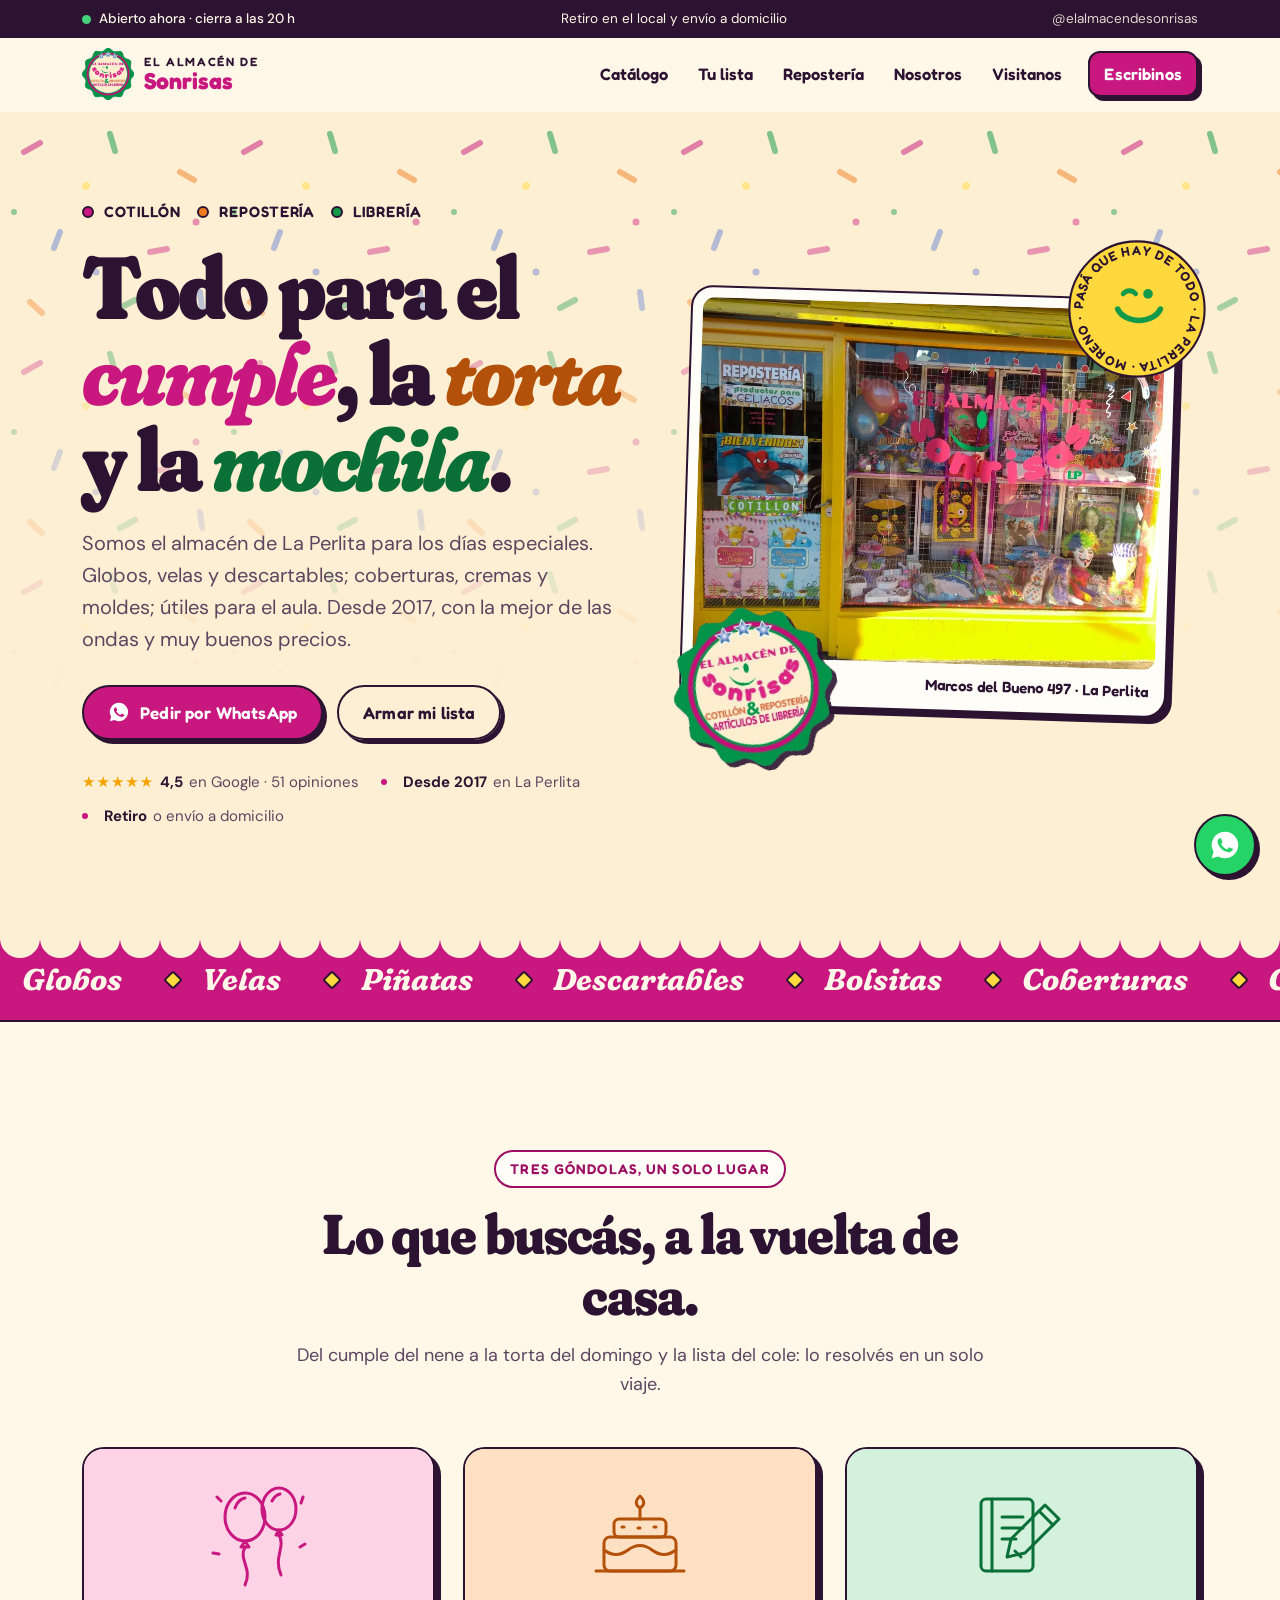
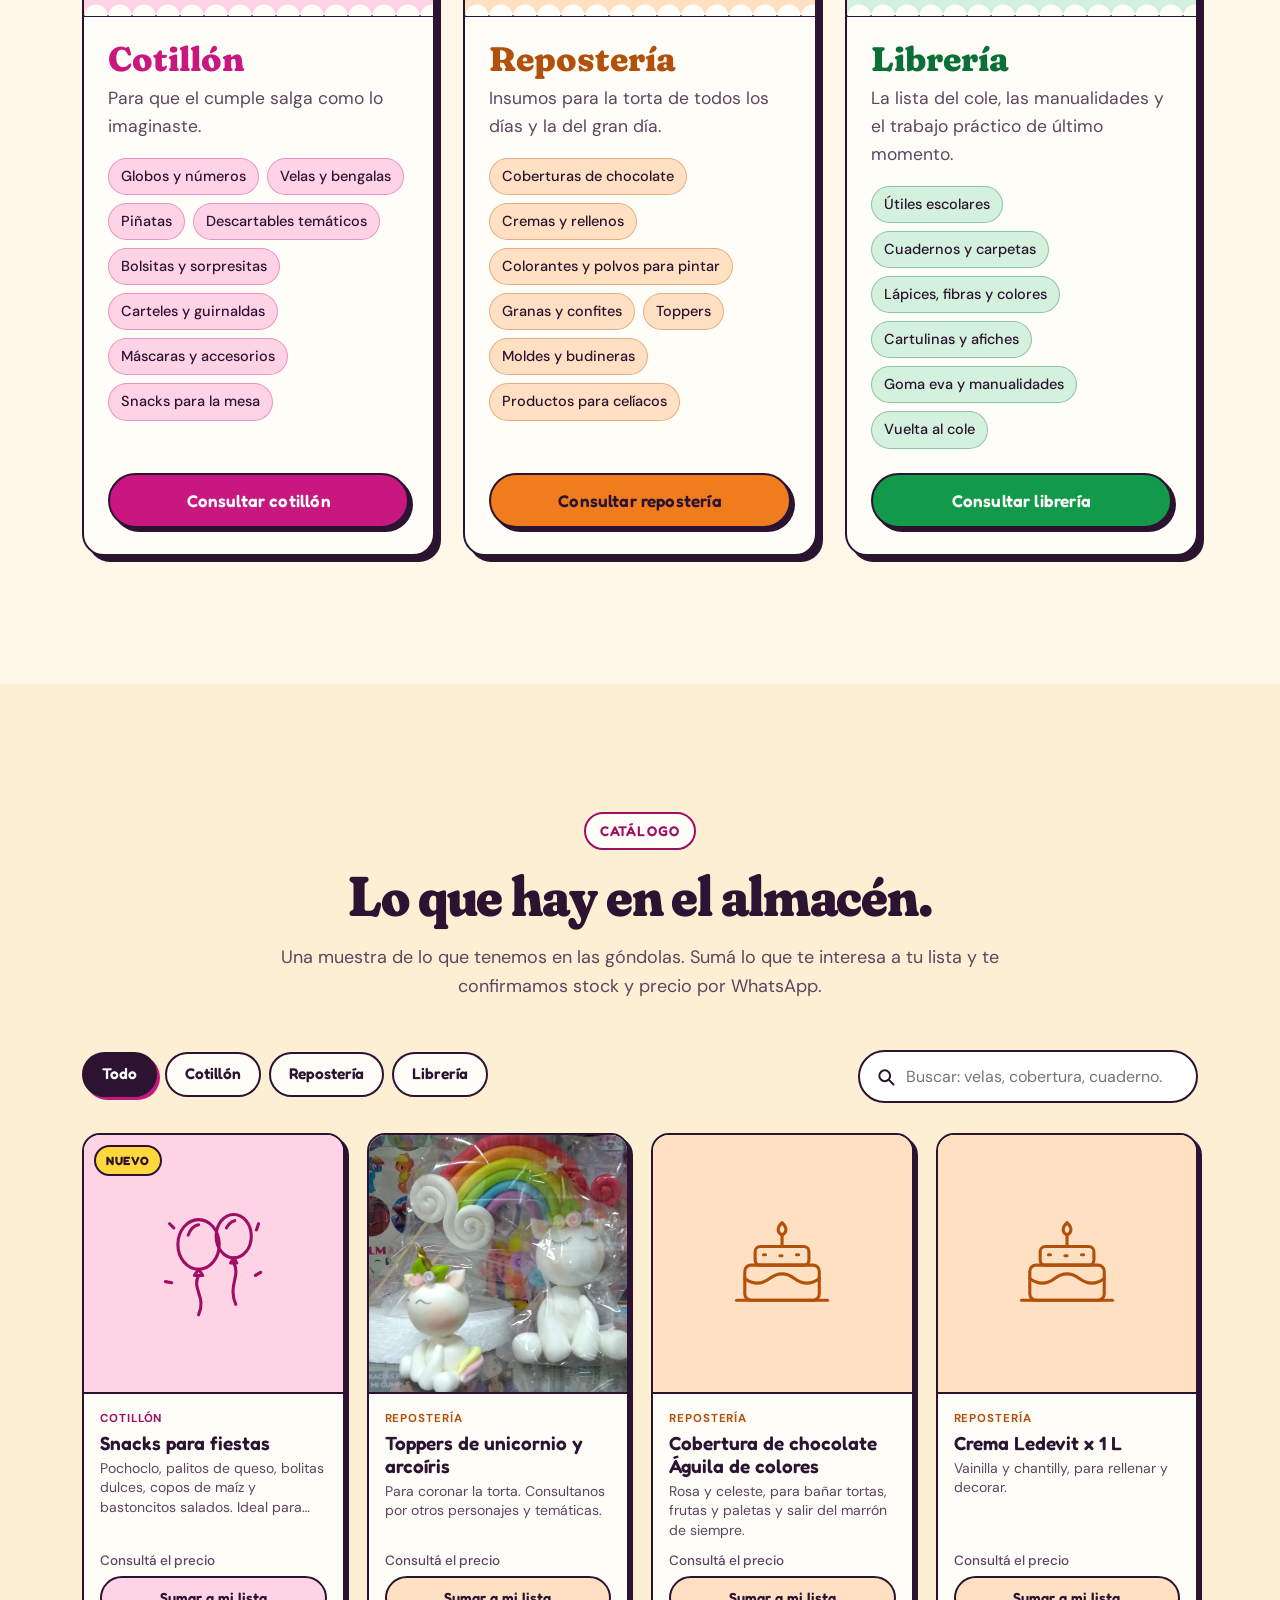
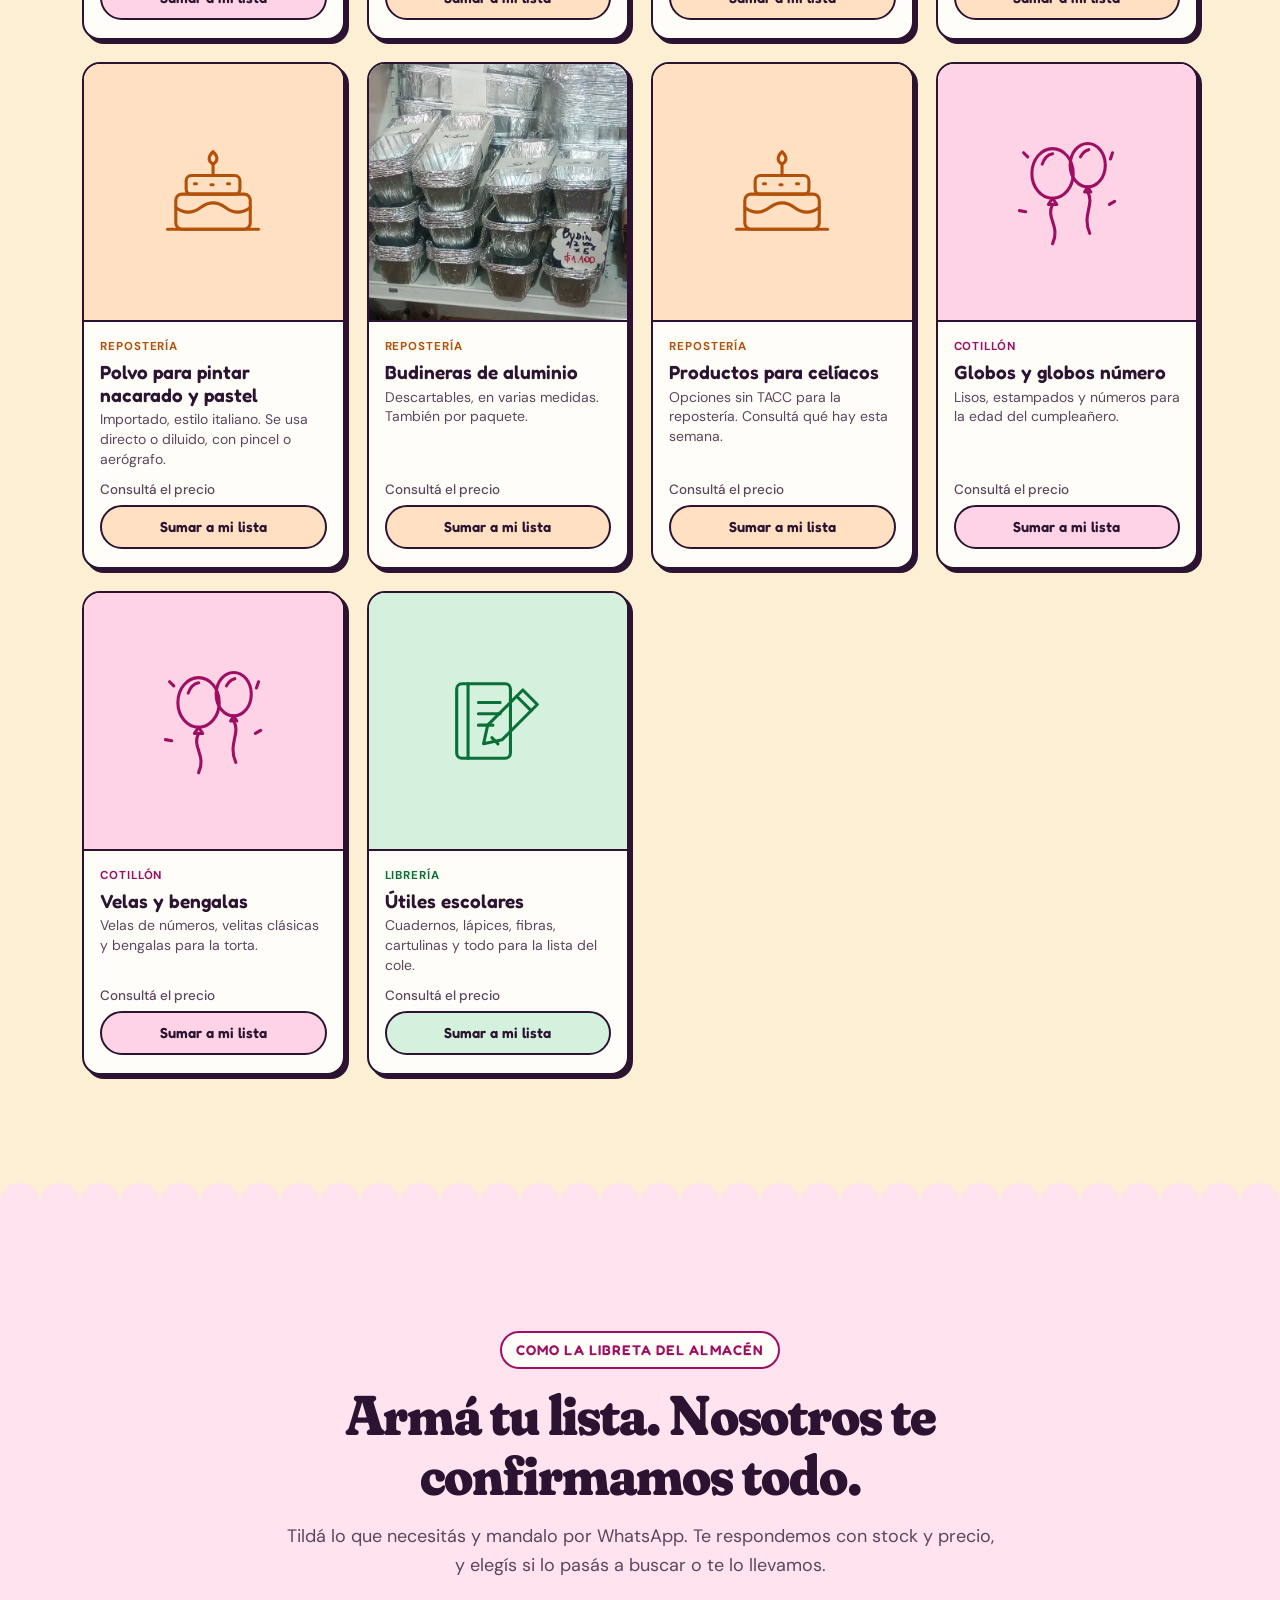
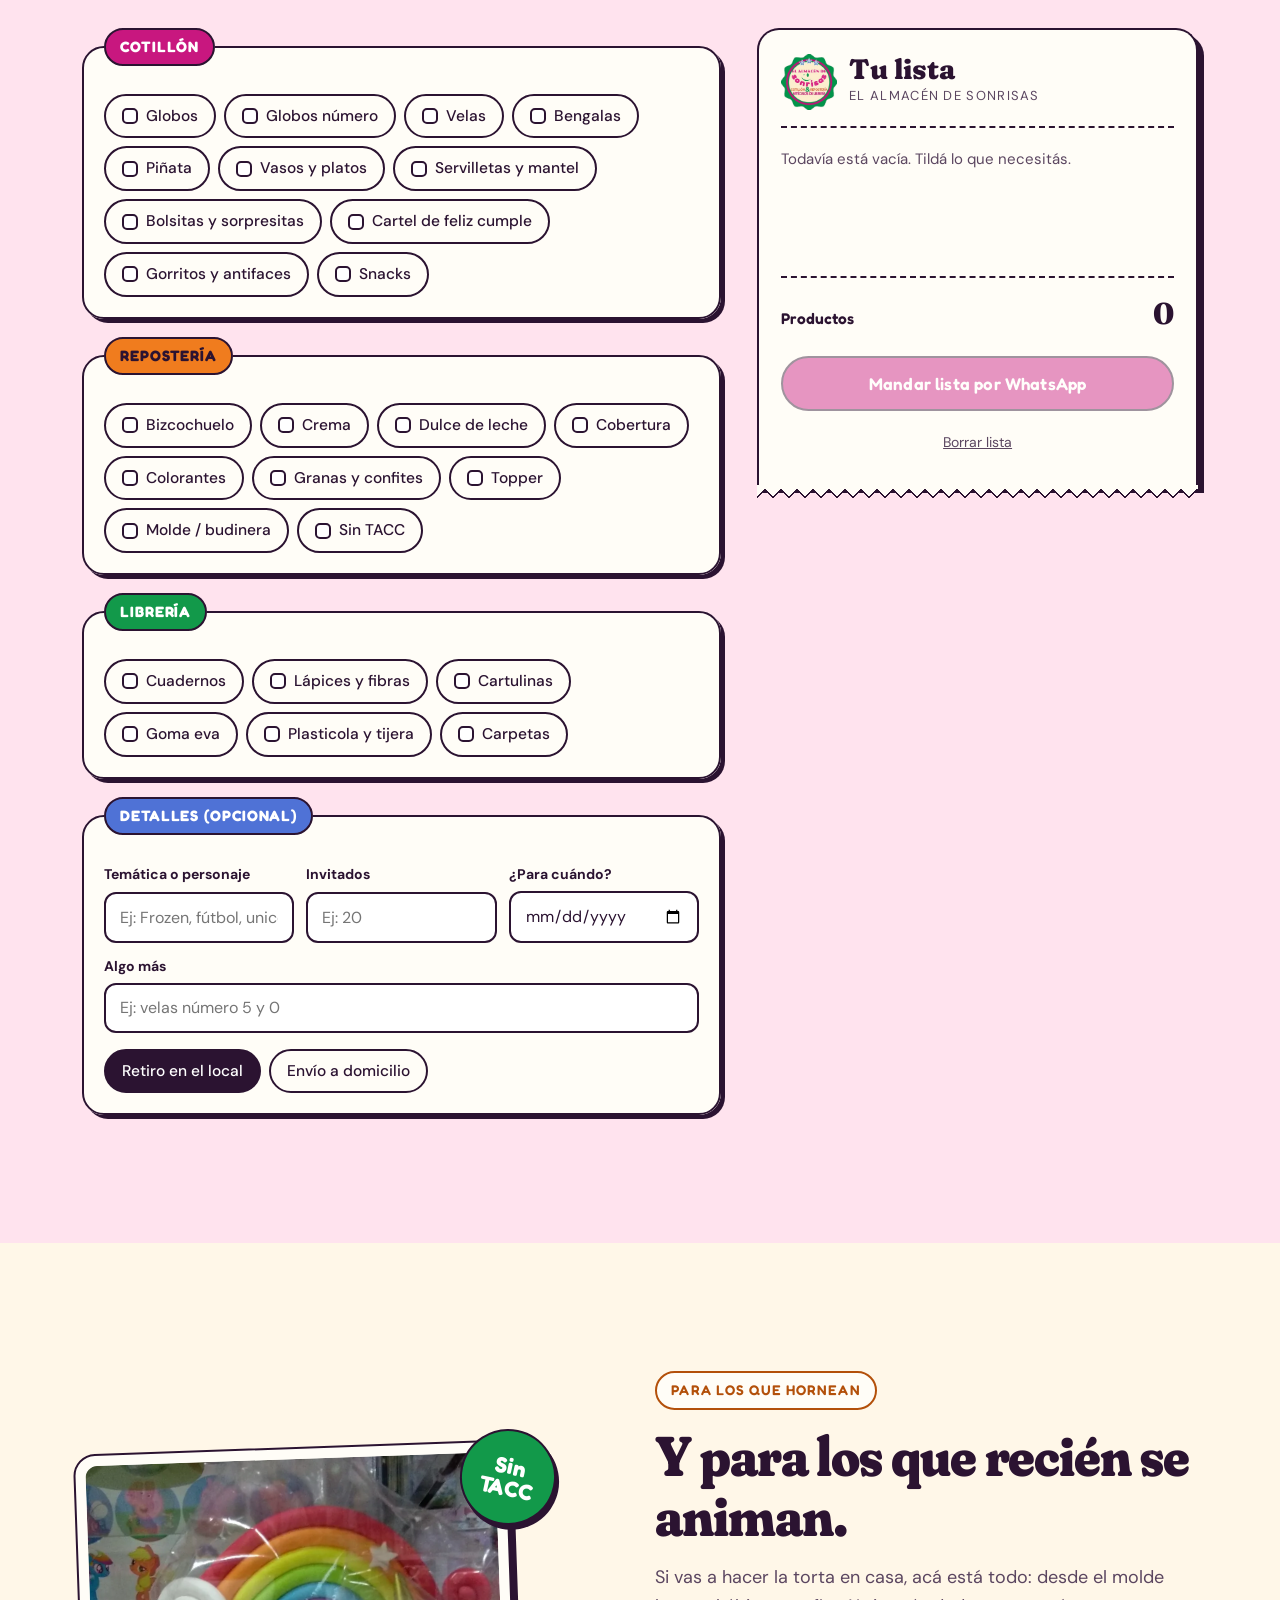
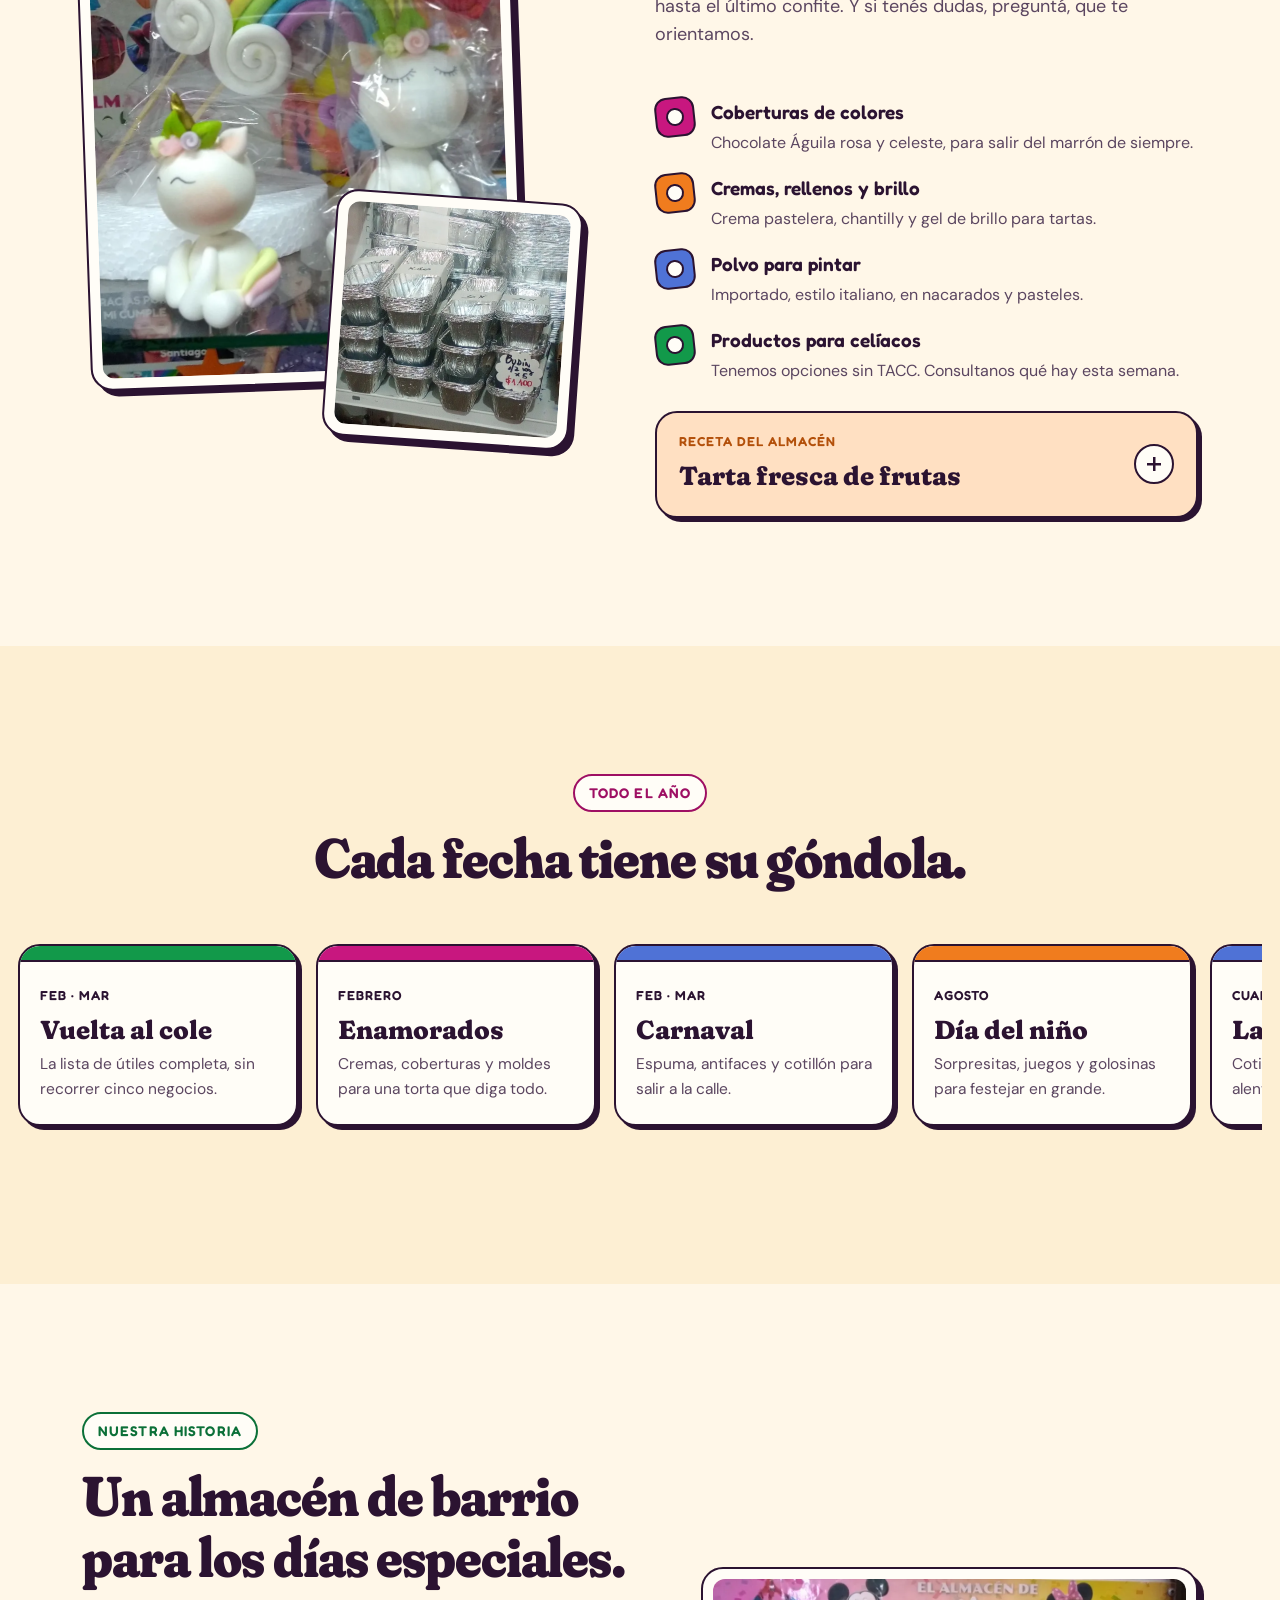
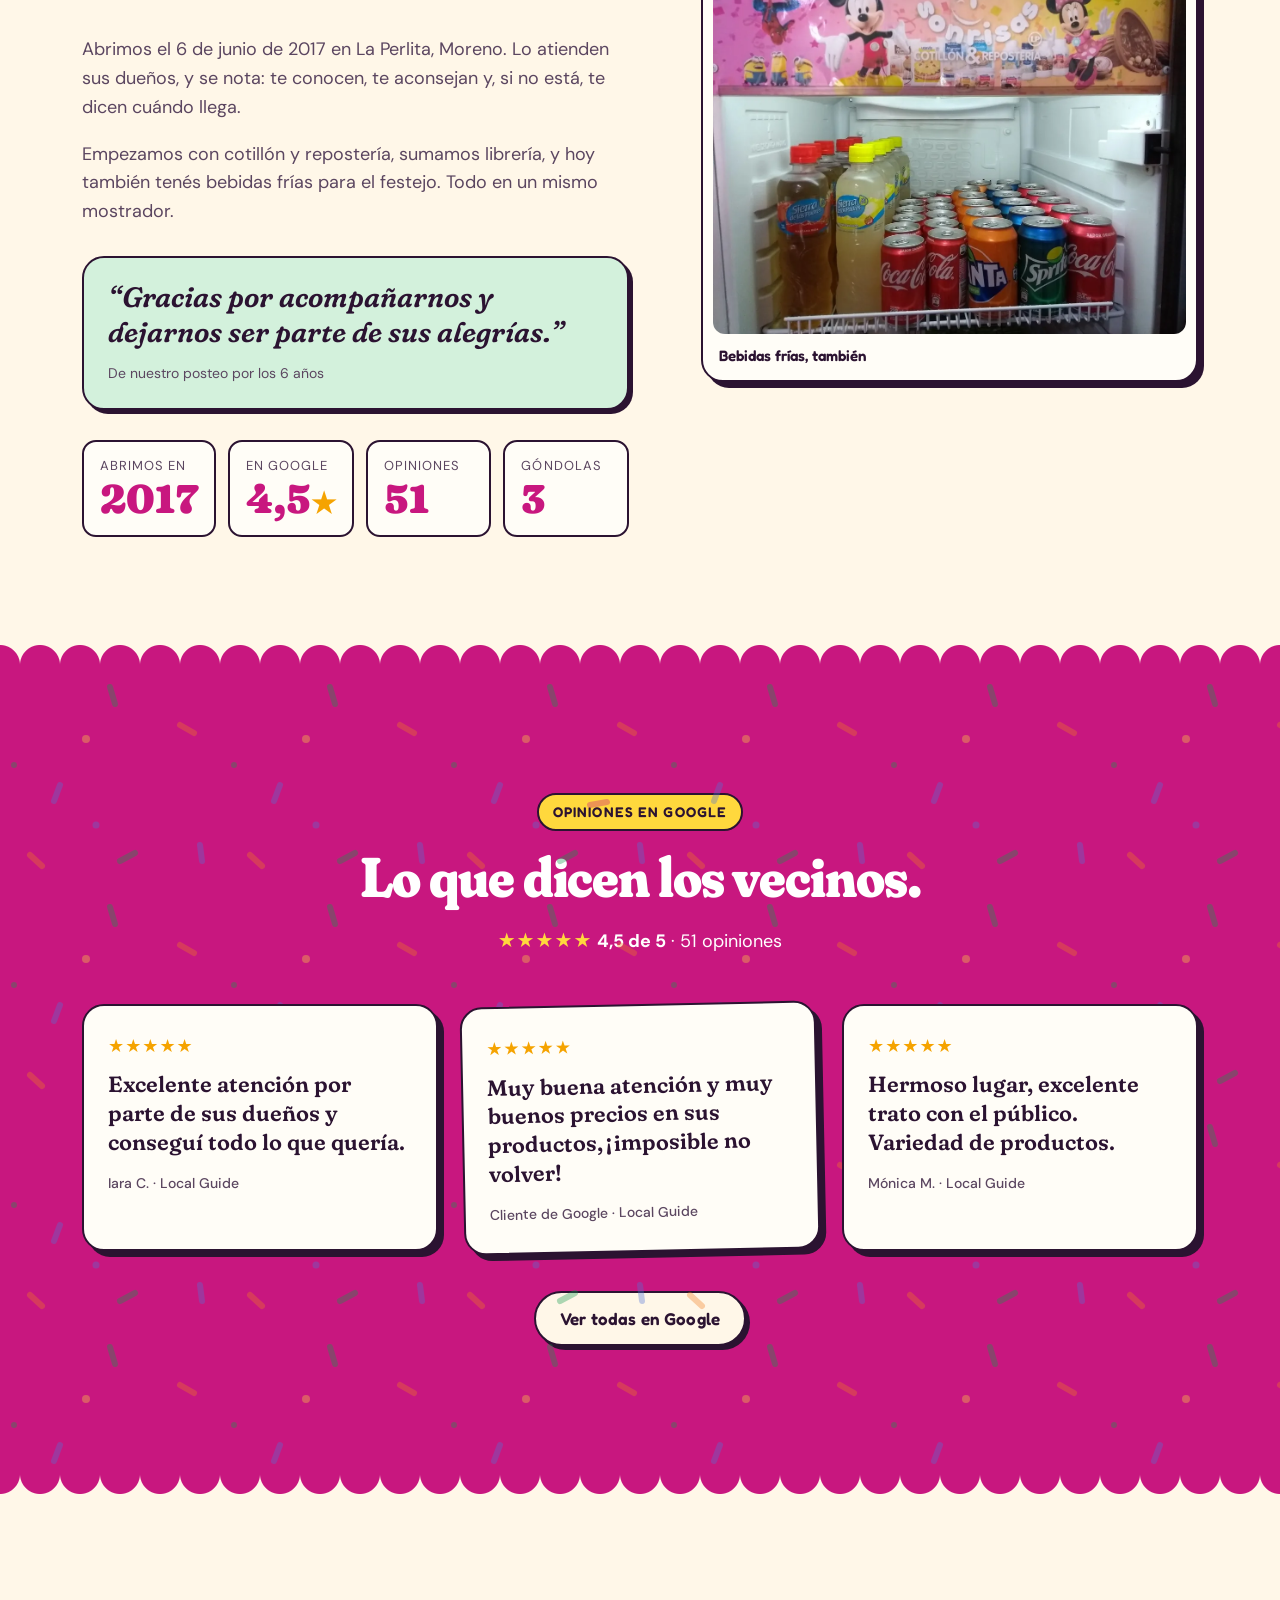
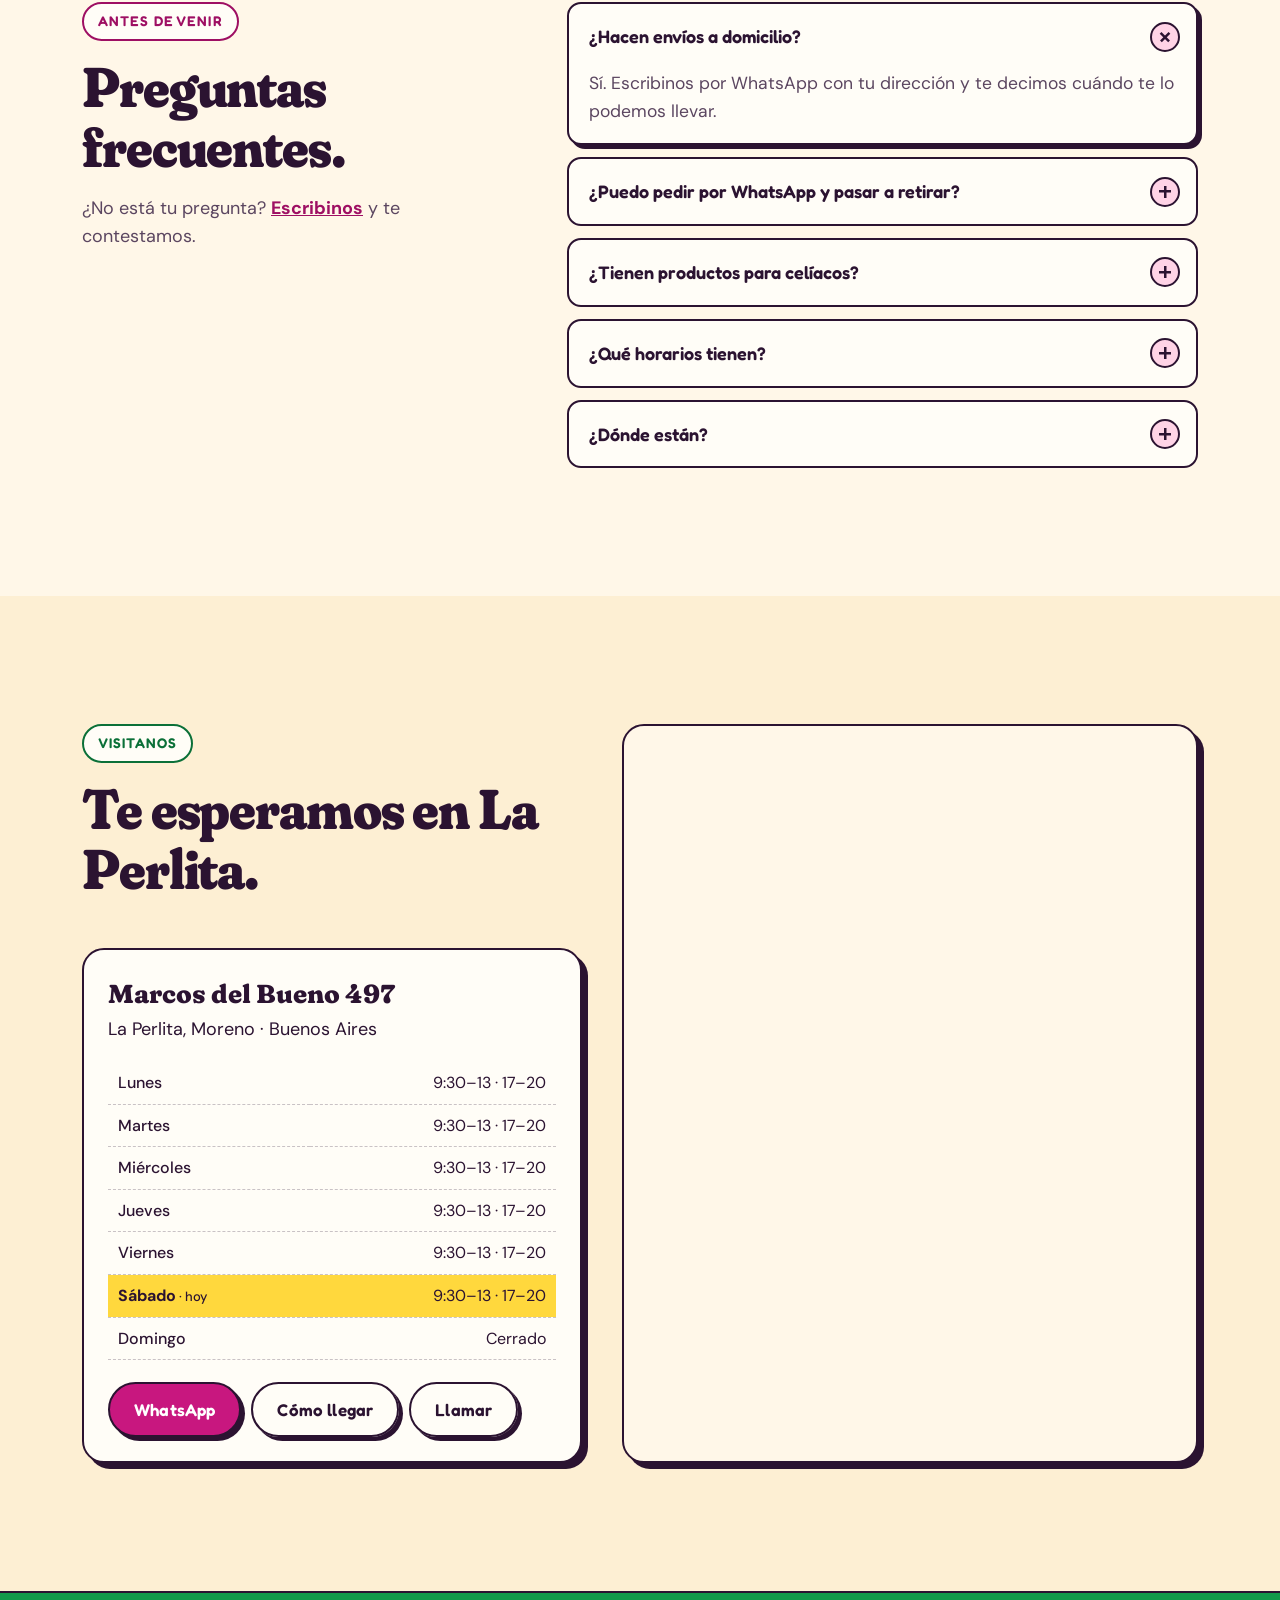
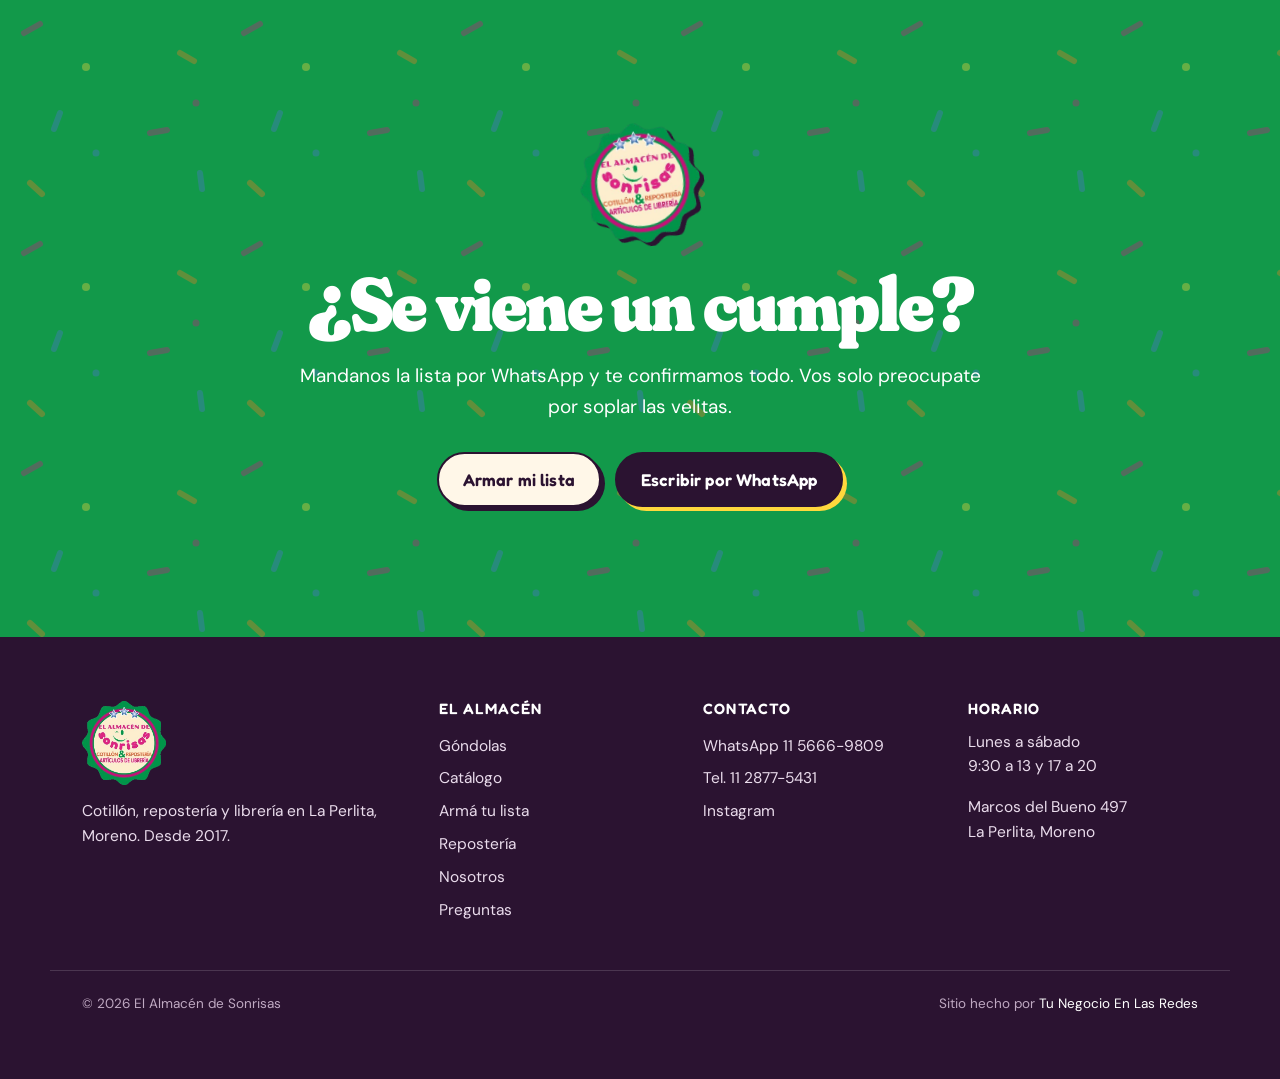
==== commit faaea830: "Catálogo administrable desde /admin y dominio de producción - Sección Catálogo en la web: filtros po" ====
--- a/index.html
+++ b/index.html
@@ -5,7 +5,7 @@
 <meta name="viewport" content="width=device-width, initial-scale=1">
 <title>El Almacén de Sonrisas | Cotillón, Repostería y Librería en La Perlita, Moreno</title>
 <meta name="description" content="Cotillón, repostería y librería en La Perlita, Moreno. Globos, velas, descartables, insumos para tortas, productos para celíacos y útiles escolares. Armá tu lista por WhatsApp: retirás o te lo llevamos.">
-<link rel="canonical" href="https://elalmacendesonrisas.vercel.app/">
+<link rel="canonical" href="https://almacen-sonrisas.vercel.app/">
 <meta name="theme-color" content="#c8177f">
 <meta name="robots" content="index, follow">
 
@@ -14,8 +14,8 @@
 <meta property="og:site_name" content="El Almacén de Sonrisas">
 <meta property="og:title" content="El Almacén de Sonrisas · Cotillón, repostería y librería en Moreno">
 <meta property="og:description" content="Todo para el cumple, la torta y la mochila. En La Perlita desde 2017. Armá tu lista y mandala por WhatsApp.">
-<meta property="og:url" content="https://elalmacendesonrisas.vercel.app/">
-<meta property="og:image" content="https://elalmacendesonrisas.vercel.app/assets/img/og.jpg">
+<meta property="og:url" content="https://almacen-sonrisas.vercel.app/">
+<meta property="og:image" content="https://almacen-sonrisas.vercel.app/assets/img/og.jpg">
 <meta property="og:image:width" content="1200">
 <meta property="og:image:height" content="630">
 <meta property="og:image:alt" content="El Almacén de Sonrisas, cotillón, repostería y librería en La Perlita, Moreno">
@@ -36,13 +36,13 @@
 {
   "@context": "https://schema.org",
   "@type": "Store",
-  "@id": "https://elalmacendesonrisas.vercel.app/#negocio",
+  "@id": "https://almacen-sonrisas.vercel.app/#negocio",
   "name": "El Almacén de Sonrisas",
   "alternateName": "El Almacén de Sonrisas - Cotillón, Repostería y Librería",
   "description": "Cotillón, repostería y librería en La Perlita, Moreno. Artículos de fiesta, insumos de repostería, productos para celíacos y útiles escolares.",
-  "url": "https://elalmacendesonrisas.vercel.app/",
-  "logo": "https://elalmacendesonrisas.vercel.app/assets/img/logo.png",
-  "image": "https://elalmacendesonrisas.vercel.app/assets/img/fachada-1600.webp",
+  "url": "https://almacen-sonrisas.vercel.app/",
+  "logo": "https://almacen-sonrisas.vercel.app/assets/img/logo.png",
+  "image": "https://almacen-sonrisas.vercel.app/assets/img/fachada-1600.webp",
   "telephone": "+54 11 2877-5431",
   "priceRange": "$",
   "foundingDate": "2017-06-06",
@@ -97,7 +97,7 @@
       <span class="brand__txt"><small>El Almacén de</small>Sonrisas</span>
     </a>
     <nav class="nav" id="menu" aria-label="Principal">
-      <a href="#gondolas">Góndolas</a>
+      <a href="#catalogo">Catálogo</a>
       <a href="#lista">Tu lista</a>
       <a href="#reposteria">Repostería</a>
       <a href="#nosotros">Nosotros</a>
@@ -215,6 +215,33 @@
         </div>
       </article>
     </div>
+  </div>
+</section>
+
+<!-- ============ CATÁLOGO (se edita desde /admin) ============ -->
+<section class="section section--crema2" id="catalogo">
+  <div class="wrap">
+    <header class="sec-head reveal">
+      <p class="kicker">Catálogo</p>
+      <h2>Lo que hay en el almacén.</h2>
+      <p>Una muestra de lo que tenemos en las góndolas. Sumá lo que te interesa a tu lista y te confirmamos stock y precio por WhatsApp.</p>
+    </header>
+    <div class="cat-bar">
+      <div class="cat-filtros" role="group" aria-label="Filtrar por rubro">
+        <button type="button" class="is-on" data-filter="todo" aria-pressed="true">Todo</button>
+        <button type="button" data-filter="cotillon" aria-pressed="false">Cotillón</button>
+        <button type="button" data-filter="reposteria" aria-pressed="false">Repostería</button>
+        <button type="button" data-filter="libreria" aria-pressed="false">Librería</button>
+        <button type="button" data-filter="oferta" aria-pressed="false" hidden>Ofertas</button>
+      </div>
+      <label class="cat-buscar"><span class="sr">Buscar en el catálogo</span><input type="search" placeholder="Buscar: velas, cobertura, cuaderno…" data-cat-search autocomplete="off"></label>
+    </div>
+    <div class="cat-grid" data-cat-grid aria-live="polite"><p class="cat-msg">Cargando el catálogo…</p></div>
+    <div class="cat-pie">
+      <button class="btn btn--line" type="button" data-cat-mas hidden>Ver más productos</button>
+      <a class="btn btn--mag" href="#tu-lista" data-cat-resumen hidden><span>Ver mi lista (<span data-n>0</span>)</span></a>
+    </div>
+    <p class="cat-nota" data-cat-nota hidden></p>
   </div>
 </section>
 
@@ -513,7 +540,7 @@
     </div>
     <nav aria-label="Secciones">
       <h4>El almacén</h4>
-      <a href="#gondolas">Góndolas</a><a href="#lista">Armá tu lista</a><a href="#reposteria">Repostería</a><a href="#nosotros">Nosotros</a><a href="#preguntas">Preguntas</a>
+      <a href="#gondolas">Góndolas</a><a href="#catalogo">Catálogo</a><a href="#lista">Armá tu lista</a><a href="#reposteria">Repostería</a><a href="#nosotros">Nosotros</a><a href="#preguntas">Preguntas</a>
     </nav>
     <div>
       <h4>Contacto</h4>
--- a/css/styles.css
+++ b/css/styles.css
@@ -480,6 +480,74 @@
   .temporadas { padding-bottom: 30px; }
 }
 
+/* =========================================================
+   Catálogo (lo alimenta data/catalogo.json desde /admin)
+   ========================================================= */
+.cat-bar { display: flex; flex-direction: column; gap: 14px; margin-bottom: 28px; }
+.cat-filtros { display: flex; gap: 8px; overflow-x: auto; padding: 4px 4px 8px; margin: 0 -4px; scrollbar-width: none; }
+.cat-filtros::-webkit-scrollbar { display: none; }
+.cat-filtros button {
+  flex: none; min-height: 44px; padding: 8px 18px; font-family: var(--f-round); font-weight: 600; font-size: 15.5px;
+  background: var(--papel); border: 2px solid var(--tinta); border-radius: 999px; cursor: pointer; transition: background-color .15s, box-shadow .15s;
+}
+.cat-filtros button:hover { background: var(--crema); }
+.cat-filtros button.is-on { background: var(--tinta); color: #fff; box-shadow: 3px 3px 0 var(--mag); }
+.cat-buscar input {
+  width: 100%; min-height: 50px; padding: 12px 18px 12px 46px; font-size: 16px; border: 2px solid var(--tinta); border-radius: 999px;
+  background: #fff url("data:image/svg+xml,%3Csvg xmlns='http://www.w3.org/2000/svg' viewBox='0 0 24 24' fill='none' stroke='%232b1331' stroke-width='2.4' stroke-linecap='round'%3E%3Ccircle cx='10.5' cy='10.5' r='6.5'/%3E%3Cpath d='M15.5 15.5 21 21'/%3E%3C/svg%3E") 16px center / 20px no-repeat;
+}
+.cat-buscar input:focus { outline: none; box-shadow: 3px 3px 0 var(--azul); }
+.cat-grid { display: grid; grid-template-columns: repeat(2, minmax(0, 1fr)); gap: 14px; }
+.prod {
+  --c: var(--mag-dk); --soft: var(--mag-soft);
+  display: flex; flex-direction: column; min-width: 0; background: var(--papel); border: var(--line); border-radius: 18px;
+  box-shadow: var(--shadow-sm); overflow: hidden; transition: transform .2s ease, box-shadow .2s ease;
+}
+.prod:hover { transform: translate(-2px, -2px); box-shadow: 6px 6px 0 var(--tinta); }
+.prod--reposteria { --c: var(--nar-dk); --soft: var(--nar-soft); }
+.prod--libreria { --c: var(--ver-dk); --soft: var(--ver-soft); }
+.prod__img { position: relative; aspect-ratio: 1; background: var(--soft); border-bottom: var(--line); display: grid; place-items: center; overflow: hidden; }
+.prod__img img { position: absolute; inset: 0; width: 100%; height: 100%; object-fit: cover; }
+.prod__img svg { width: 48%; height: auto; color: var(--c); }
+.prod__badge {
+  position: absolute; top: 10px; left: 10px; font-family: var(--f-round); font-weight: 700; font-size: 12px; letter-spacing: .05em;
+  text-transform: uppercase; padding: 4px 10px; border: 2px solid var(--tinta); border-radius: 999px; background: var(--amarillo); color: var(--tinta);
+}
+.prod__badge--oferta { background: var(--mag); color: #fff; }
+.prod__badge--temporada { background: var(--azul-soft); }
+.prod__badge--agotado { background: var(--tinta); color: #fff; }
+.prod__body { padding: 12px 12px 14px; display: flex; flex-direction: column; flex: 1; gap: 4px; }
+.prod__cat { font-size: 11.5px; letter-spacing: .08em; text-transform: uppercase; font-weight: 700; color: var(--c); }
+.prod h3 { font-family: var(--f-round); font-weight: 600; font-size: 16.5px; line-height: 1.2; overflow-wrap: anywhere; }
+.prod__desc { font-size: 14px; color: var(--tinta-2); line-height: 1.4; margin: 0; display: -webkit-box; -webkit-line-clamp: 3; -webkit-box-orient: vertical; overflow: hidden; }
+.prod__foot { margin-top: auto; padding-top: 10px; display: grid; gap: 8px; }
+.prod__precio { font-family: var(--f-display); font-weight: 800; font-size: 21px; line-height: 1; font-variation-settings: "SOFT" 100; }
+.prod__precio--consultar { font-family: var(--f-body); font-weight: 500; font-size: 13.5px; color: var(--tinta-2); }
+.prod__add {
+  min-height: 44px; padding: 8px 12px; font-family: var(--f-round); font-weight: 600; font-size: 14.5px; color: var(--tinta);
+  background: var(--soft); border: 2px solid var(--tinta); border-radius: 999px; cursor: pointer; transition: background-color .15s, transform .15s, box-shadow .15s;
+}
+.prod__add:hover { box-shadow: 3px 3px 0 var(--tinta); transform: translate(-1px, -1px); }
+.prod__add[aria-pressed="true"] { background: var(--ver); color: #fff; }
+.prod__add:disabled { background: transparent; color: var(--tinta-2); border-style: dashed; cursor: not-allowed; box-shadow: none; transform: none; }
+.prod.is-agotado .prod__img > img, .prod.is-agotado .prod__img > svg { filter: grayscale(1); opacity: .55; }
+.cat-msg { grid-column: 1 / -1; text-align: center; padding: 40px 18px; margin: 0; color: var(--tinta-2); background: var(--papel); border: 2px dashed var(--tinta); border-radius: 18px; }
+.cat-msg a { color: var(--mag-dk); font-weight: 700; }
+.cat-pie { display: flex; flex-wrap: wrap; justify-content: center; gap: 12px; margin-top: 28px; }
+.cat-pie:not(:has(> :not([hidden]))) { display: none; }
+.cat-nota { margin: 18px 0 0; text-align: center; font-size: 14px; color: var(--tinta-2); }
+
+@media (min-width: 640px) {
+  .cat-grid { grid-template-columns: repeat(3, minmax(0, 1fr)); gap: 18px; }
+  .prod__body { padding: 16px 16px 18px; }
+  .prod h3 { font-size: 19px; }
+}
+@media (min-width: 960px) {
+  .cat-bar { flex-direction: row; align-items: center; justify-content: space-between; }
+  .cat-buscar { flex: 0 0 340px; }
+  .cat-grid { grid-template-columns: repeat(4, minmax(0, 1fr)); gap: 22px; }
+}
+
 /* Movimiento reducido */
 @media (prefers-reduced-motion: reduce) {
   html { scroll-behavior: auto; }
